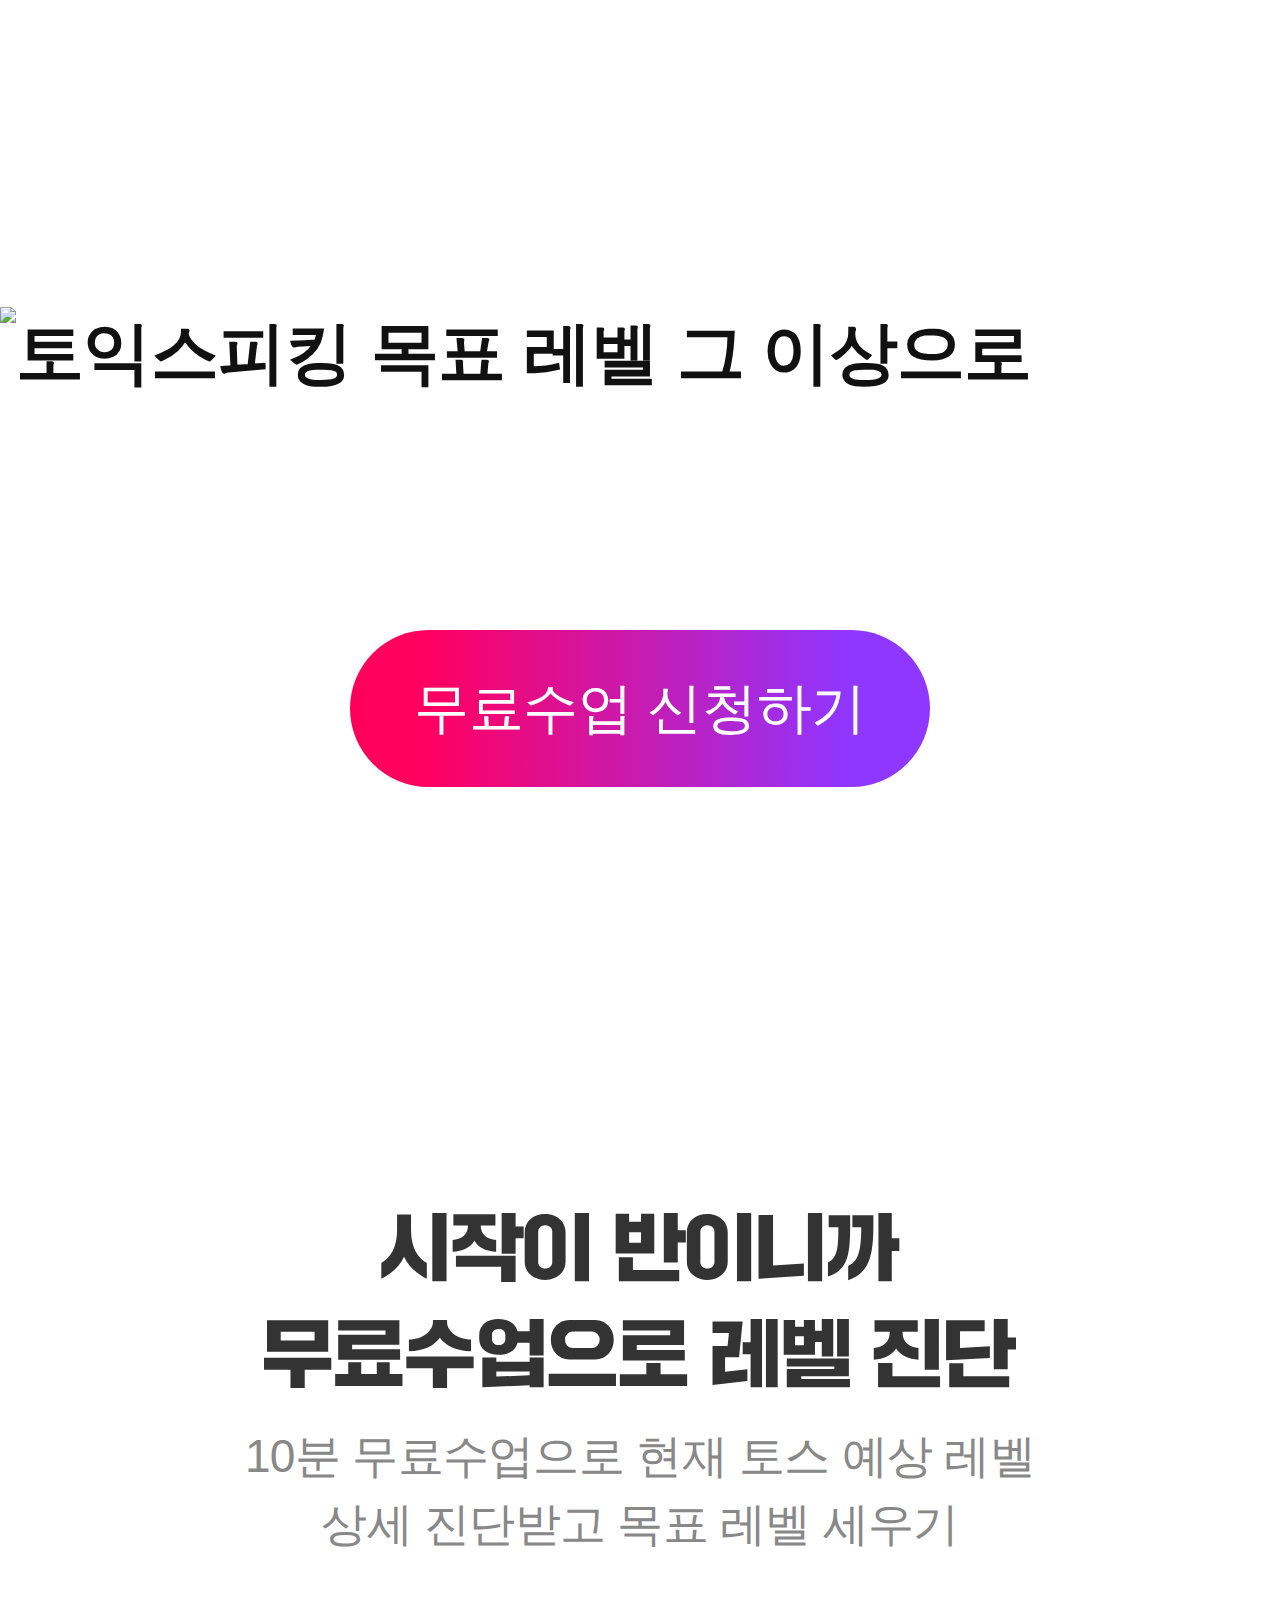
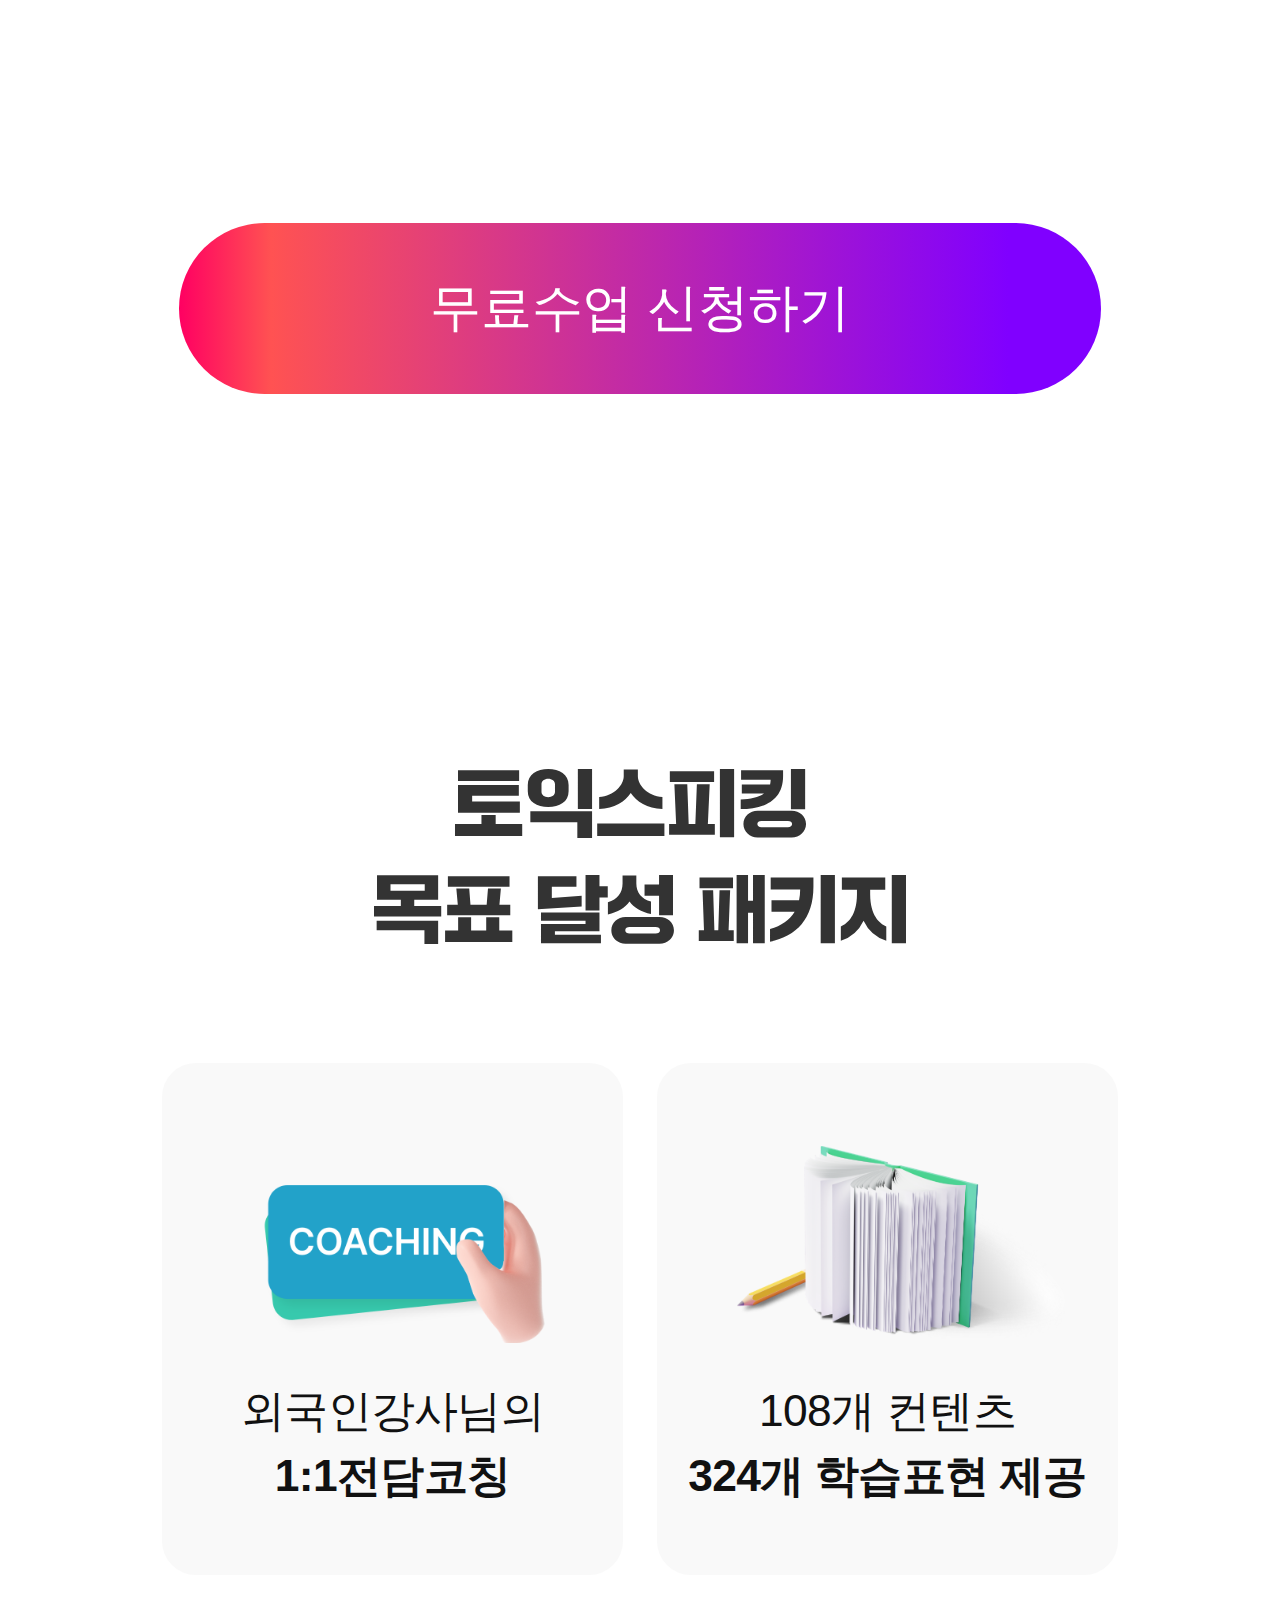
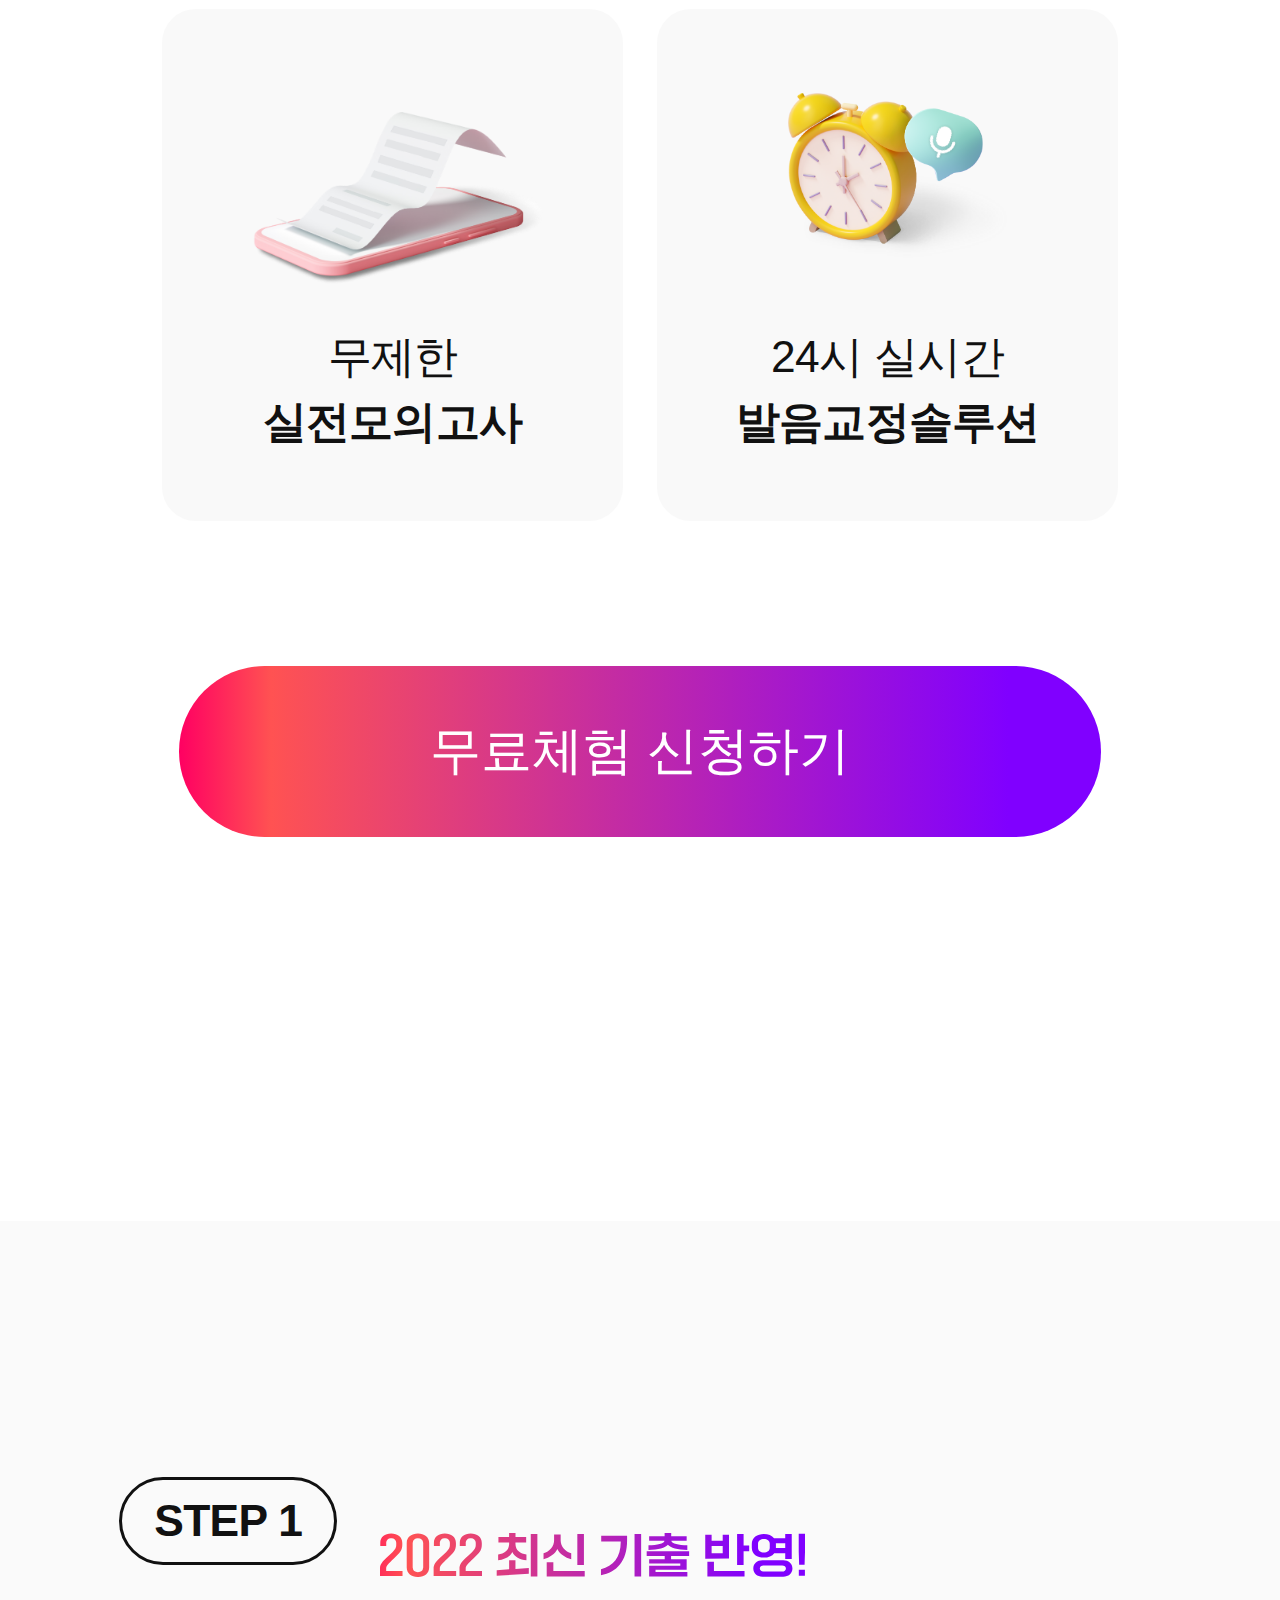
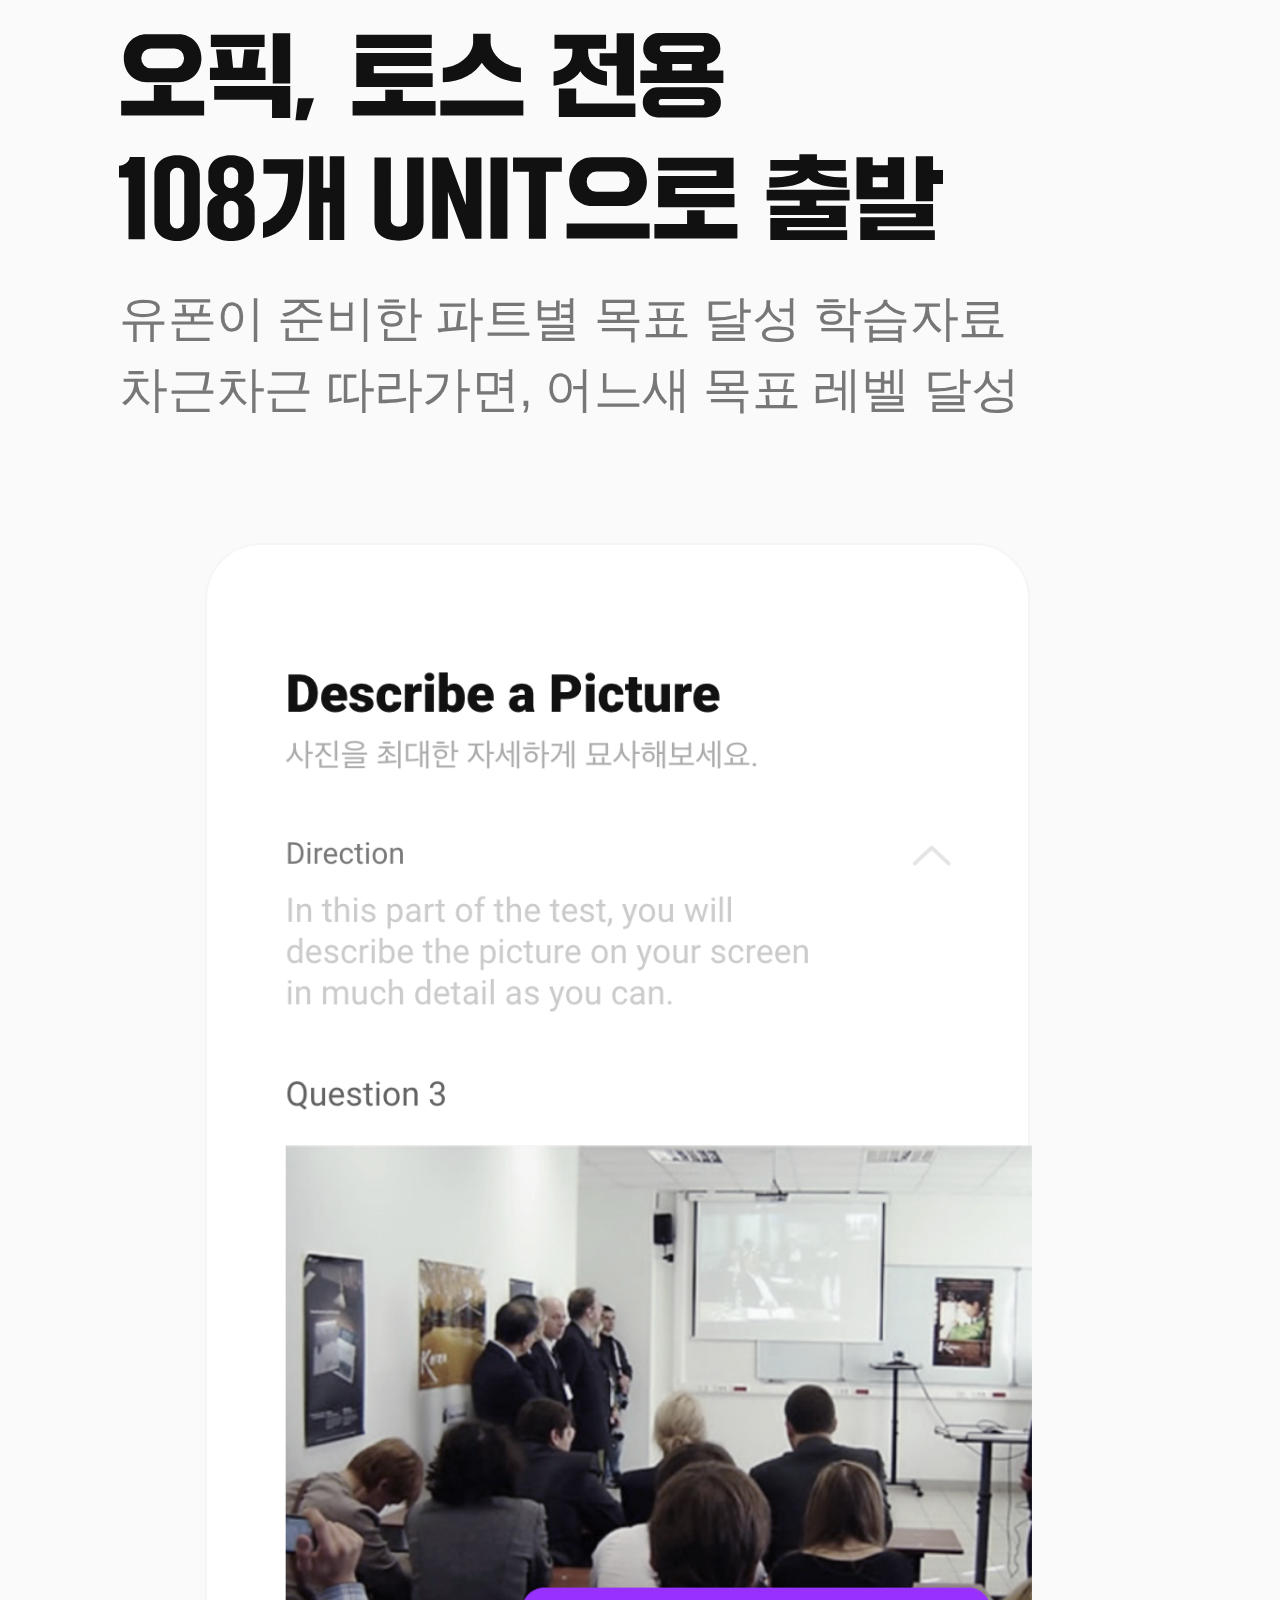
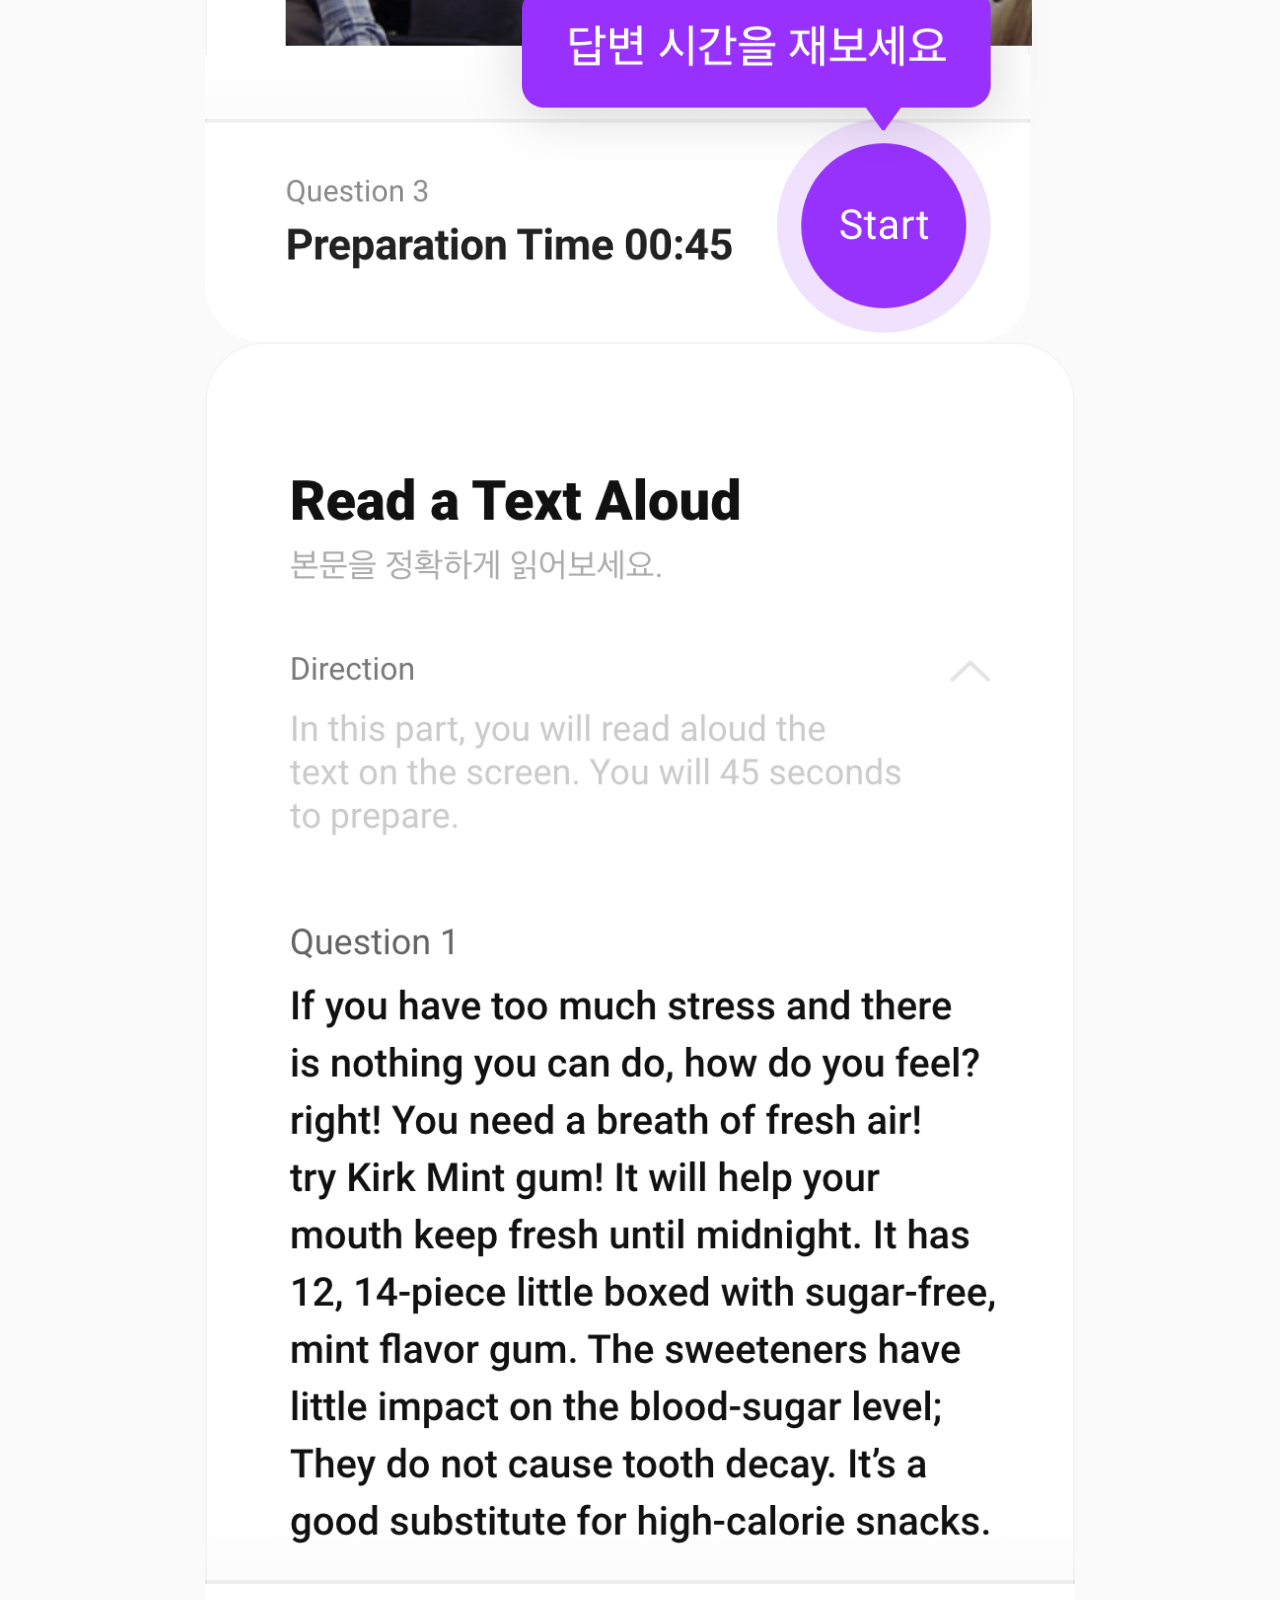
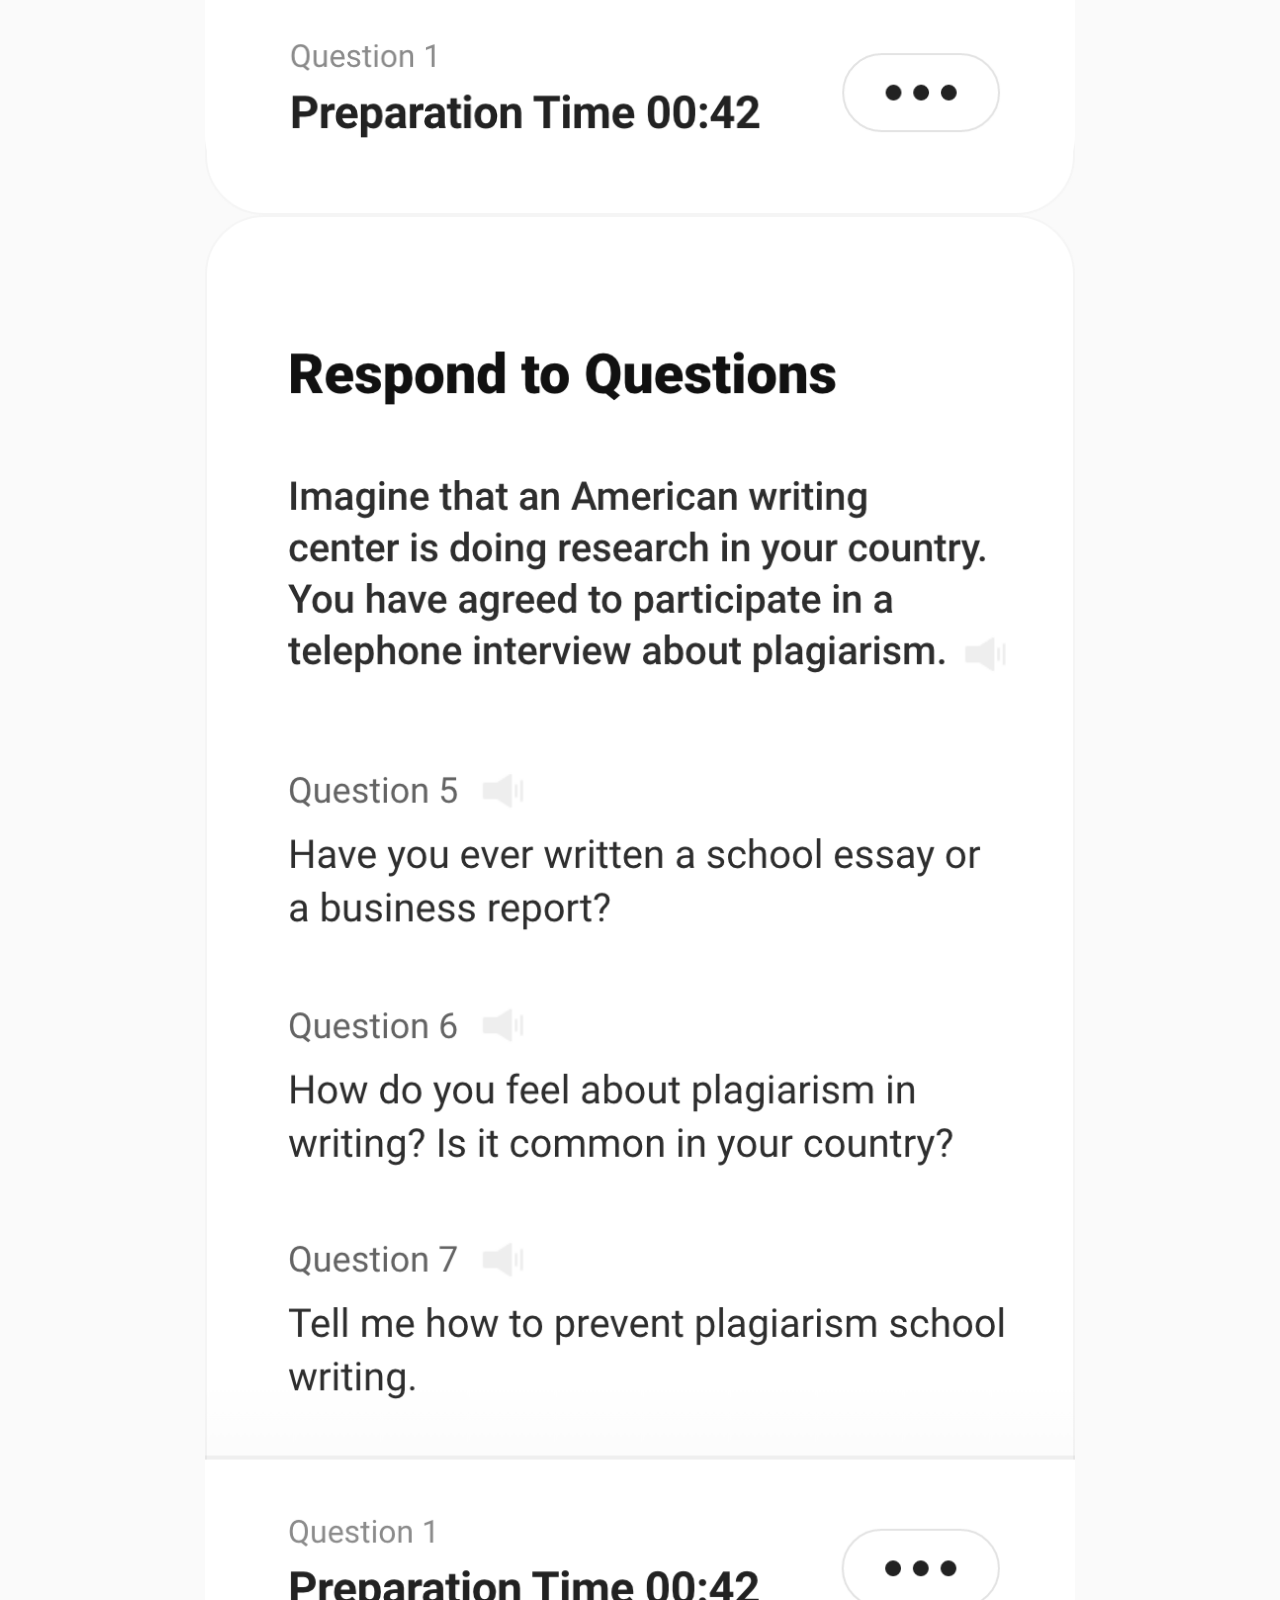
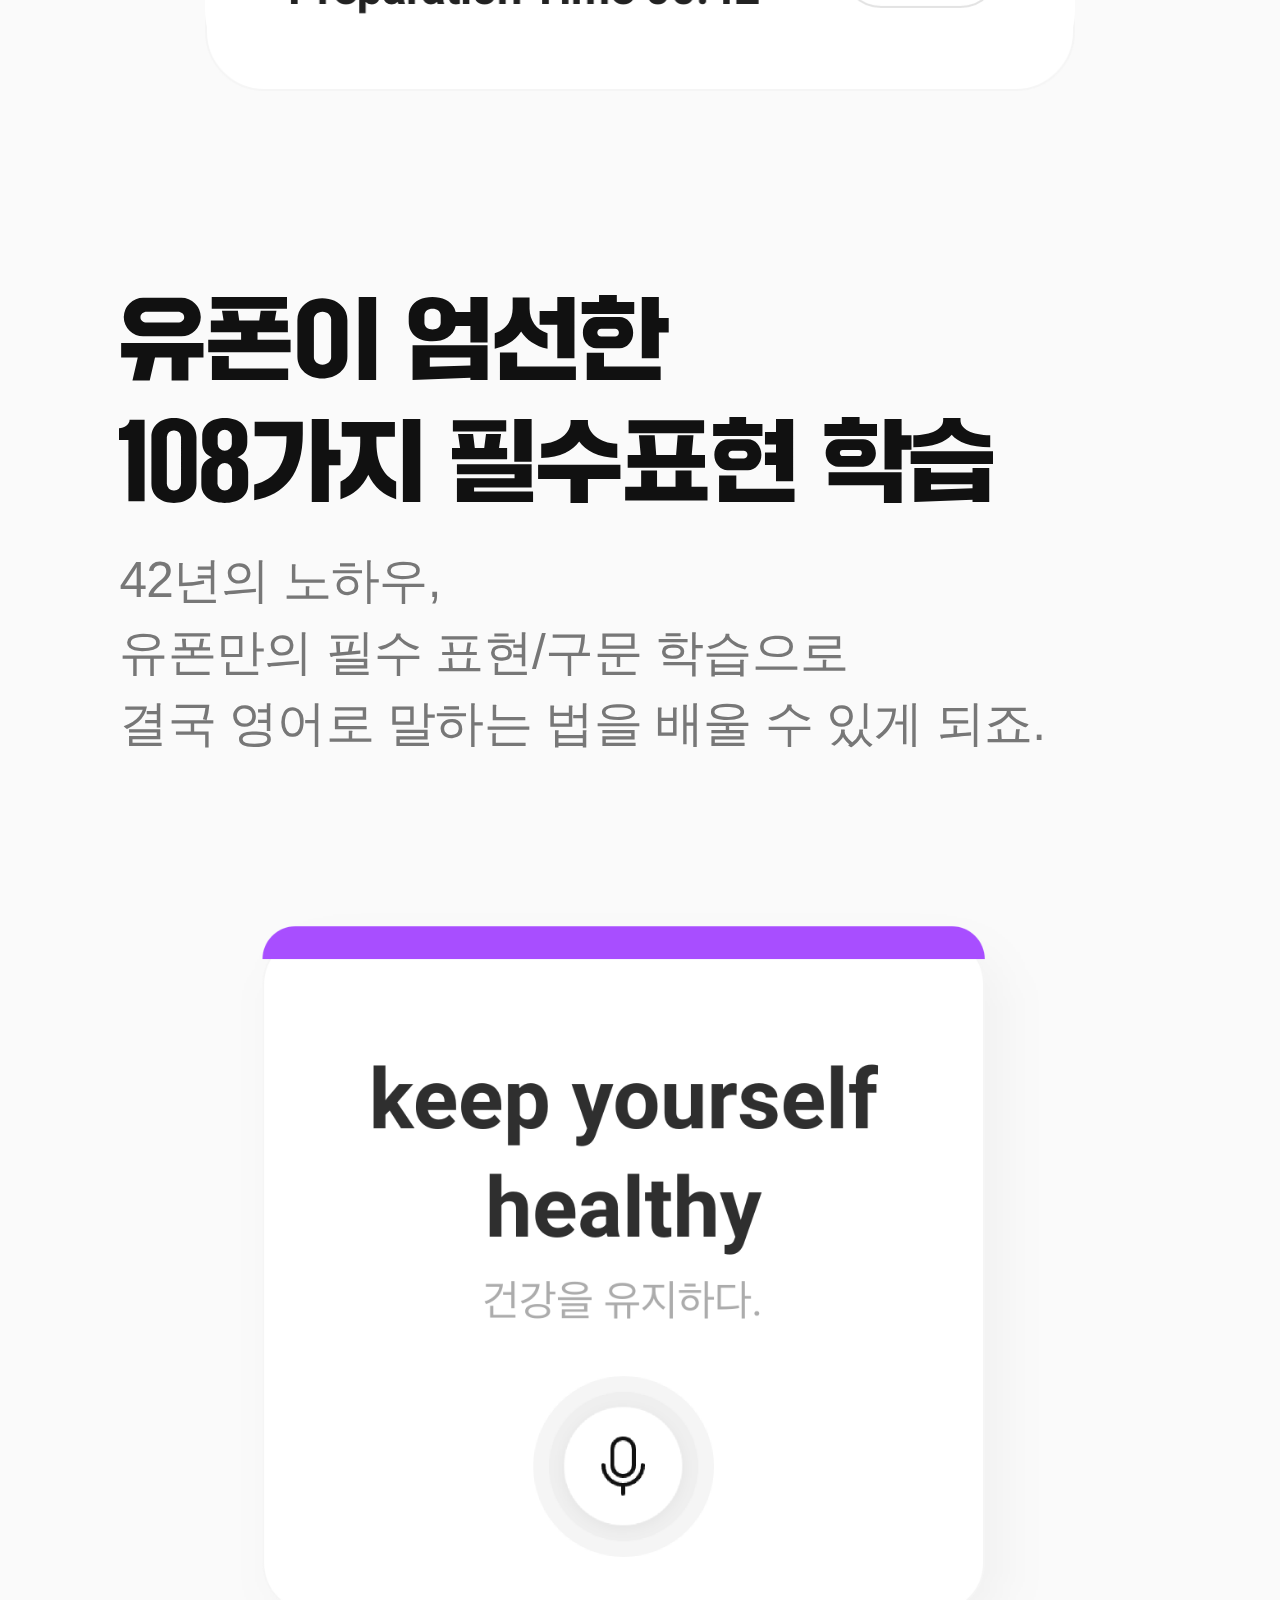
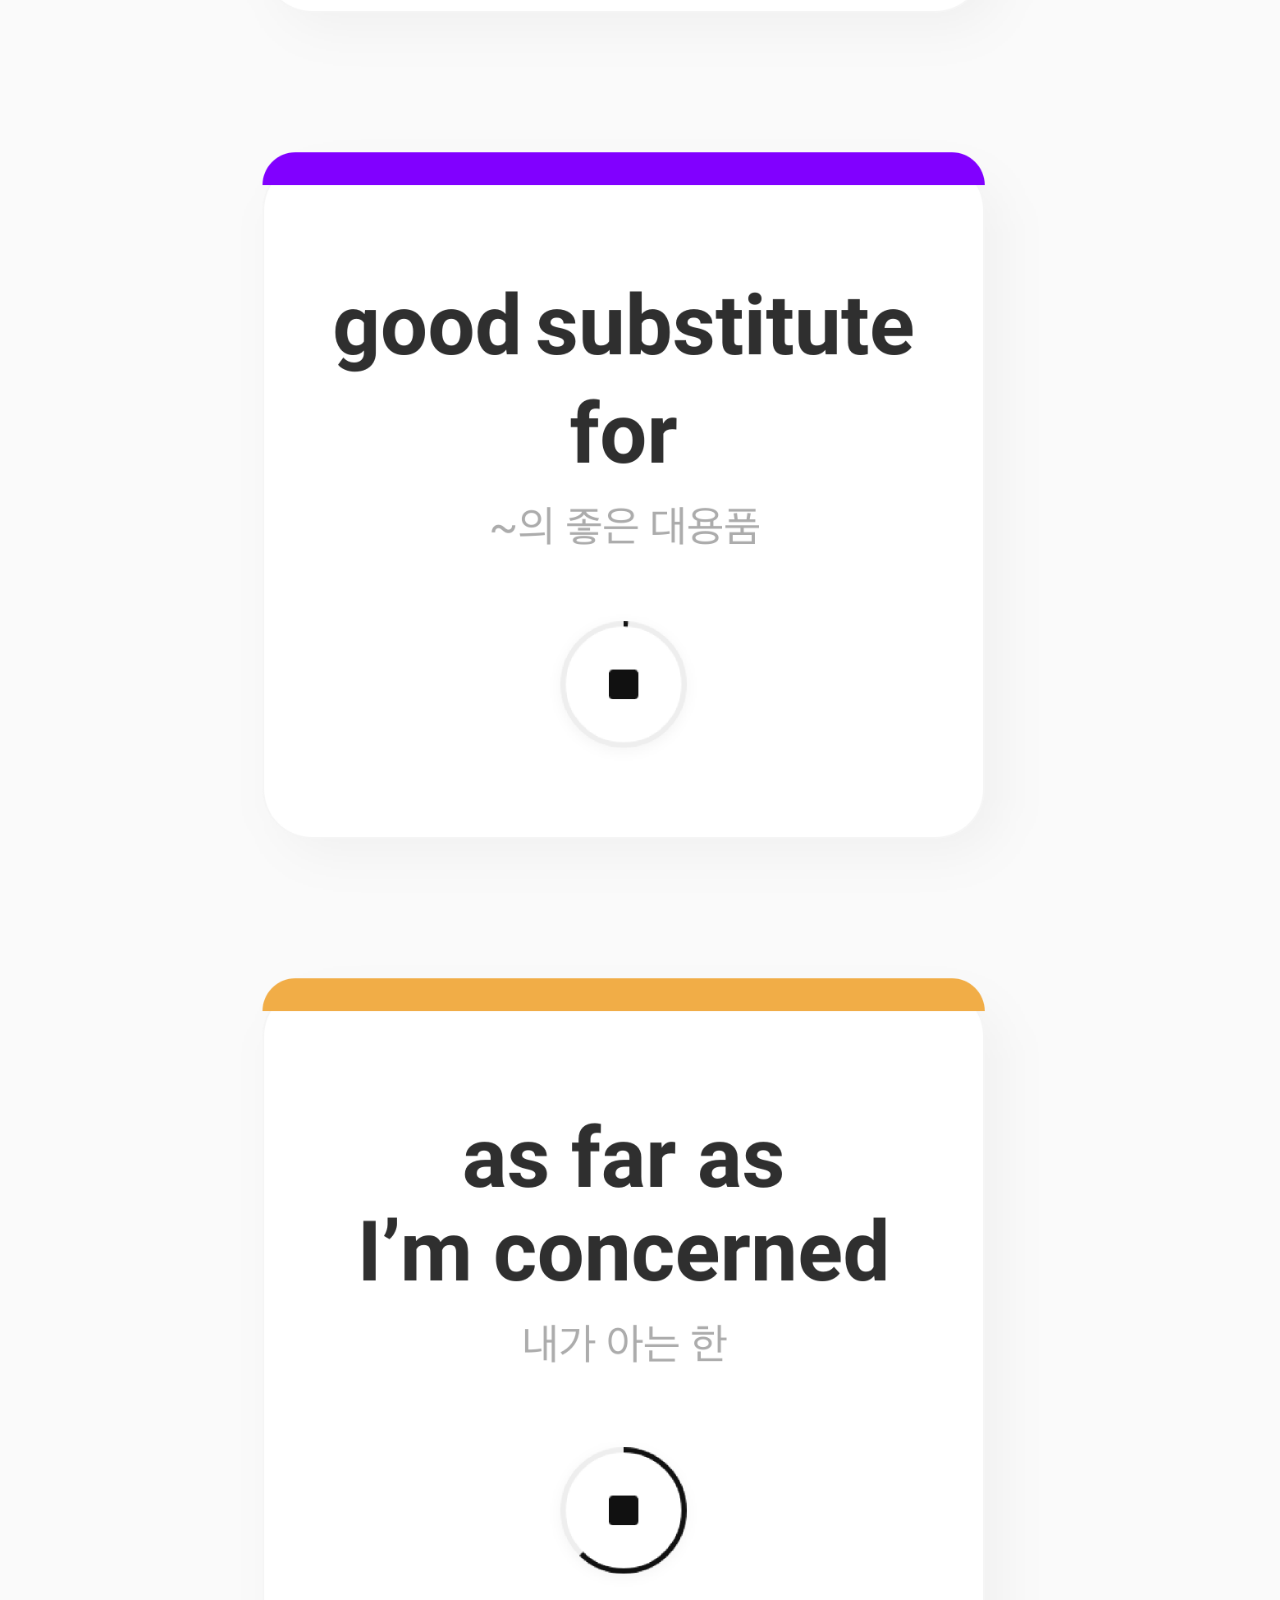
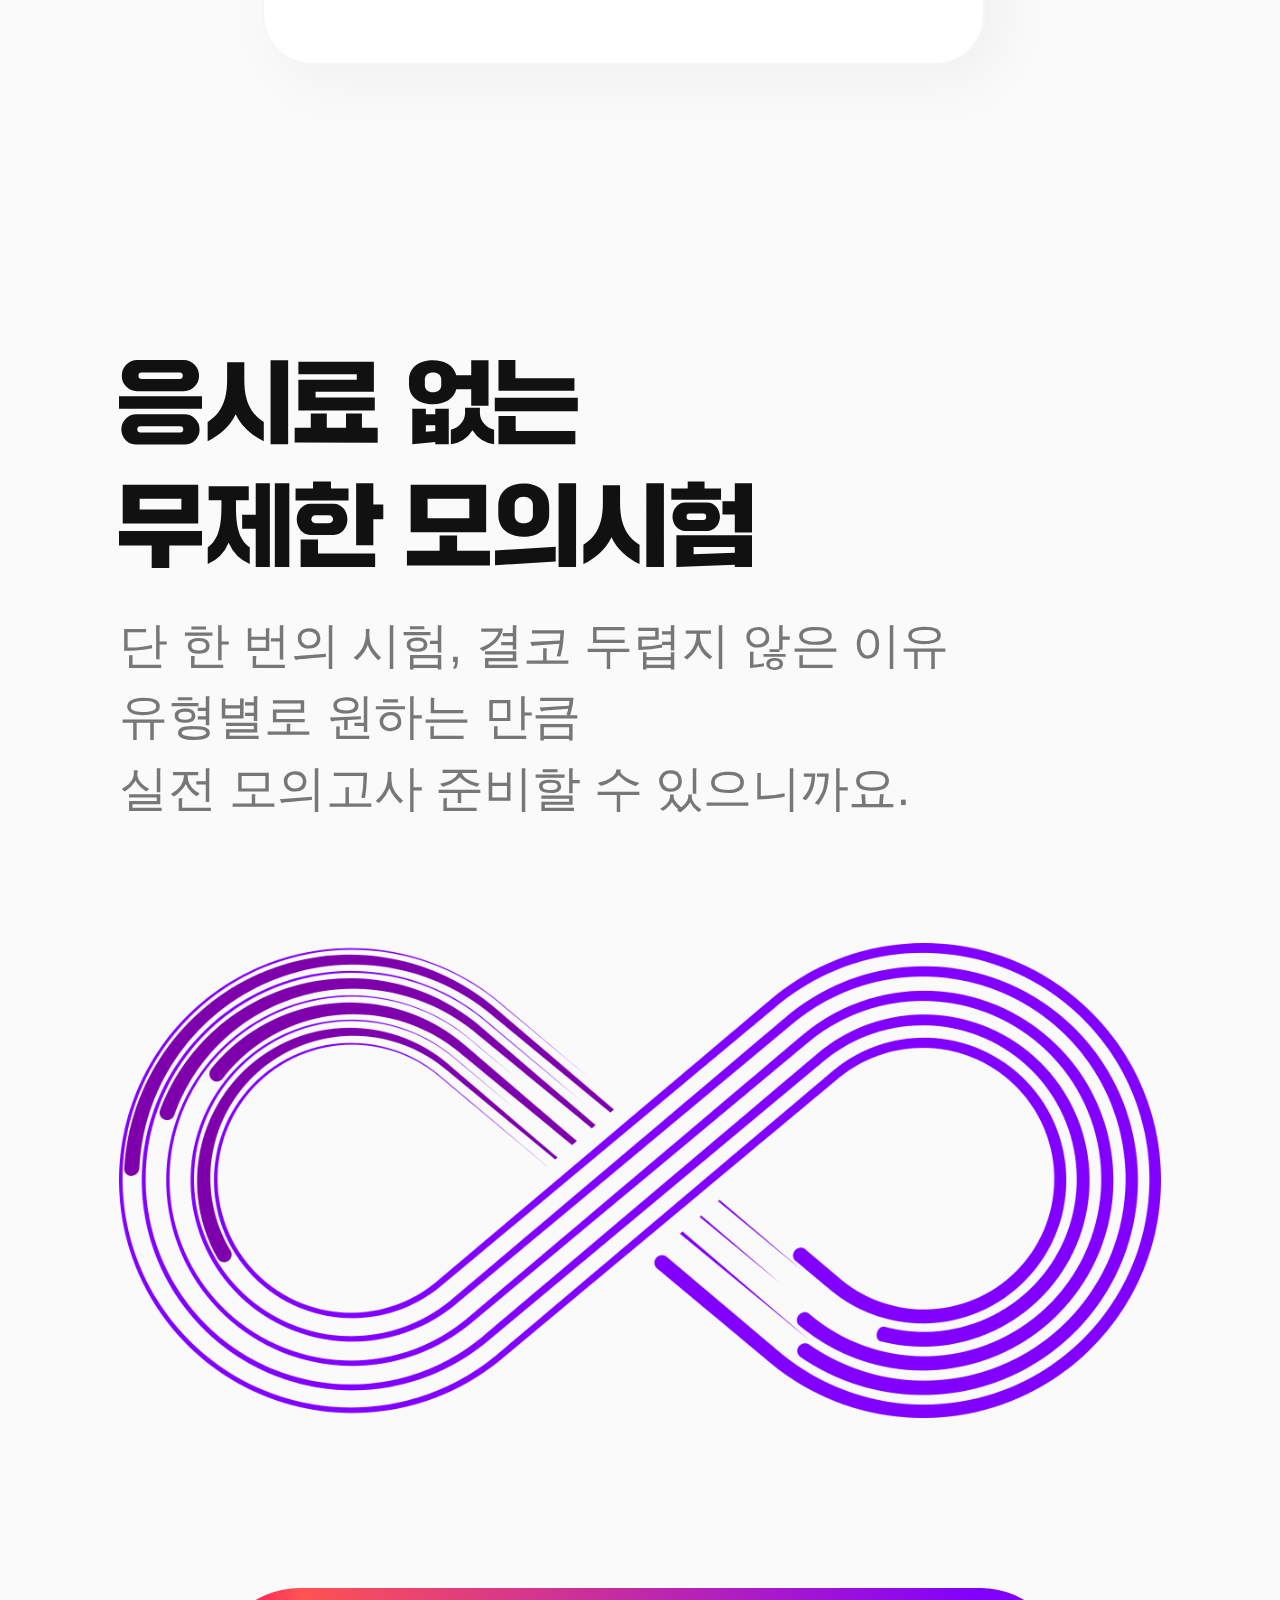
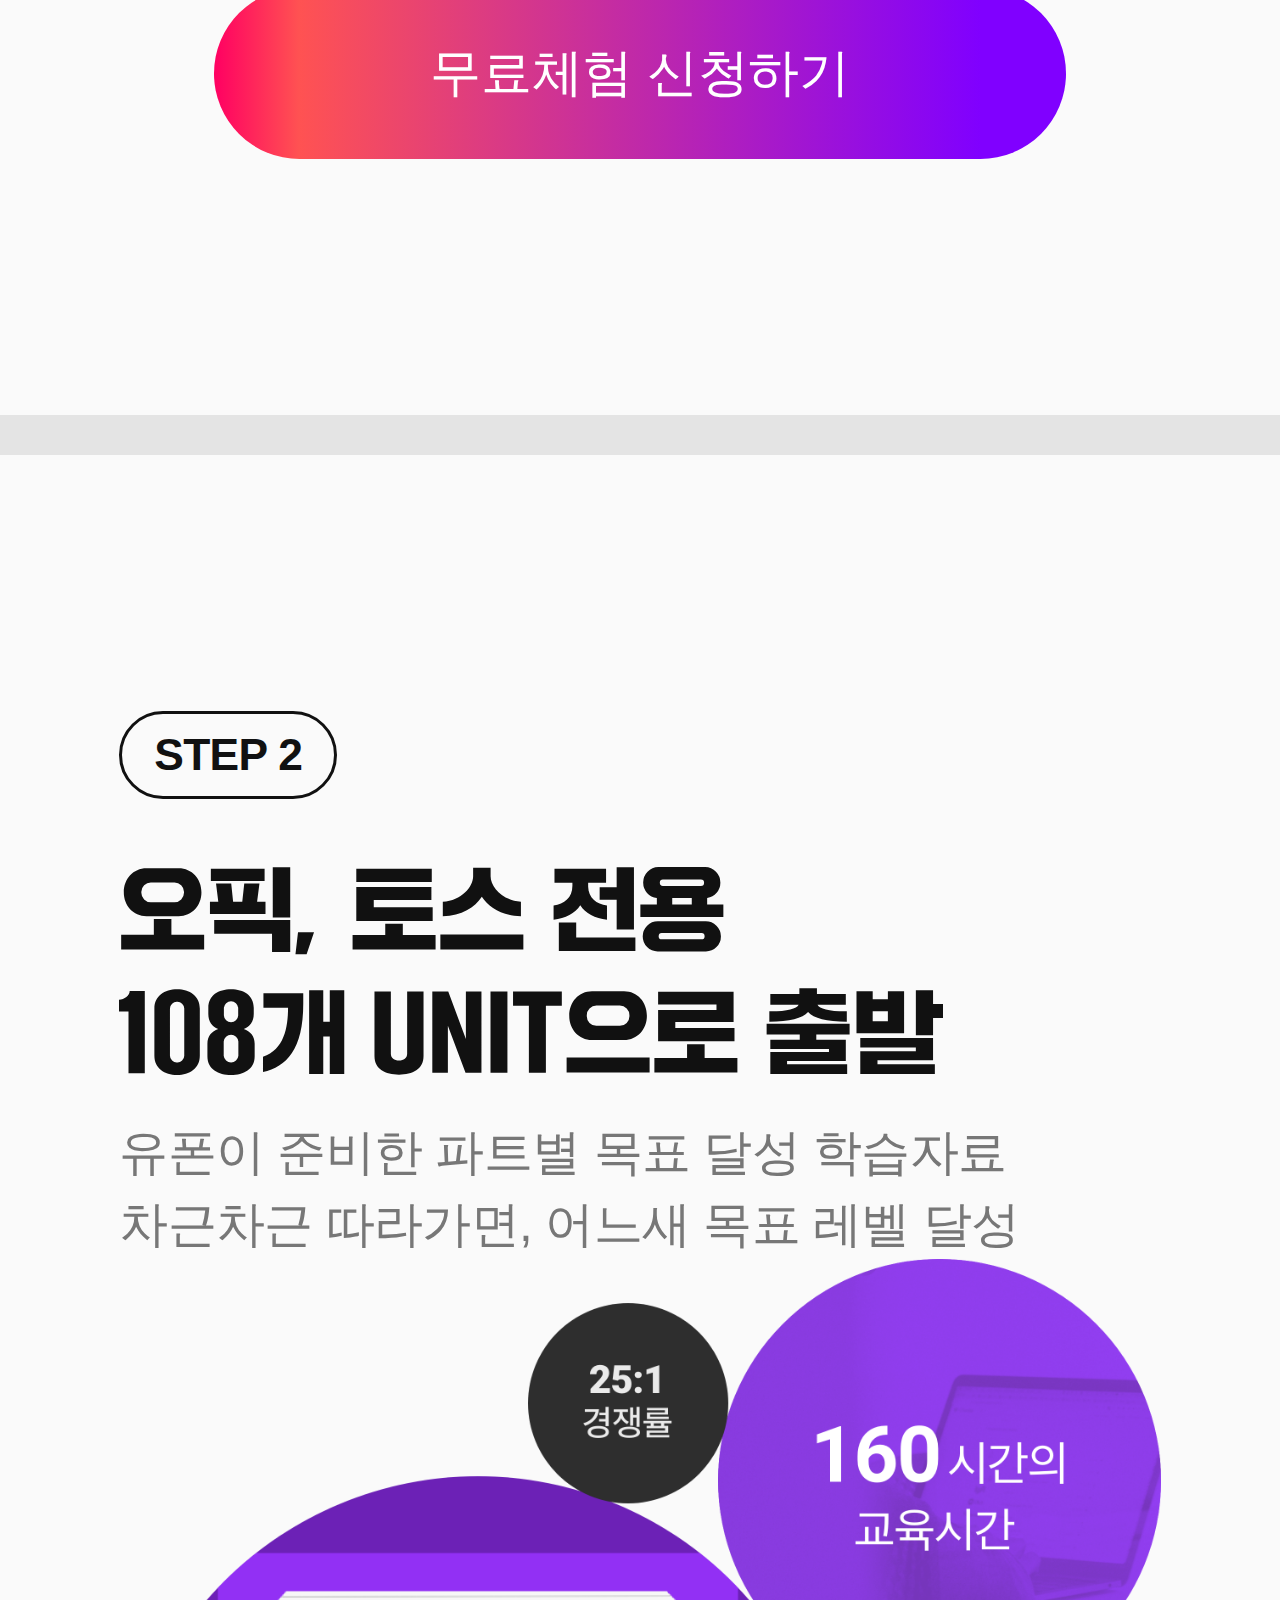
==== folder/index.html @ a08b2e40 "Add files via upload" ====
<!doctype html>
<html lang="ko">
<head>
  <meta charset="UTF-8">
  <meta name="viewport"
        content="width=device-width, user-scalable=no, initial-scale=1.0, maximum-scale=1.0, minimum-scale=1.0">
  <meta http-equiv="X-UA-Compatible" content="ie=edge">
  <title>토익스피킹 랜딩페이지</title>
  <link type="text/css" rel="stylesheet" href="https://img.uphone3.com/web/css/font.css" media="all">
  <link rel="stylesheet" href="https://img.uphone3.com/web/landing/b2chtml/common/swiper-bundle.min.css">
  <link rel="stylesheet" href="./style.css">
</head>
<body>
<article class="ts-wrap">
  <div class="ts-top">
  <header class="ts-header">
    <a class="ts-header__logo"><img src="../asset/images/logo.png" alt="민병철유폰 로고"></a>
    <h1 class="ts-header__title"><img src="../asset/images/ts_title.svg" alt="토익스피킹 목표 레벨 그 이상으로"></h1>
    <p class="ts-header__desc">NH부터 AL까지, 레벨 달성을 위한 <br />가장 확실한 로드맵.</p>
    <a href="" class="lnk-btn lnk-btn--sm">무료수업 신청하기</a>
  </header>
  <!-- //header-->
  <section class="desc-sect ts-container">
    <div class="summary-card summary-card--lottie">
      <h2 class="summary-card__title"><img src="../asset/images/summary_title01.svg" alt="시작이 반이니까 무료수업으로 레벨 진단"></h2>
      <p class="summary-card__sub-txt">10분 무료수업으로 현재 토스 예상 레벨<br>상세 진단받고 목표 레벨 세우기</p>
<!--      <video src="../asset/video/landing.mp4" style="width: 25rem; height: 37.3rem"></video>-->
      <lottie-player id="firstLottie" src="../asset/video/landing.json" background="transparent" style="width: 25rem; height: 37.3rem; margin: 0 auto;" speed="2">
      </lottie-player>
      <a href="" class="lnk-btn lnk-btn--lg">무료수업 신청하기</a>
    </div>
    <!-- //lottie-card-->
    <div class="summary-card summary-card--package">
      <h2 class="summary-card__title"><img src="../asset/images/summary_title02.svg" alt="토익스피킹 목표 달성 패키지"></h2>
      <ul class="summary-card__package-list clearfix">
        <li class="summary-card__package-item">
          외국인강사님의 <strong>1:1전담코칭</strong>
        </li>
        <li class="summary-card__package-item">
          108개 컨텐츠 <strong>324개 학습표현 제공</strong>
        </li>
        <li class="summary-card__package-item">
          무제한 <strong>실전모의고사</strong>
        </li>
        <li class="summary-card__package-item">
          24시 실시간 <strong>발음교정솔루션</strong>
        </li>
      </ul>
      <a href="" class="lnk-btn lnk-btn--lg">무료체험 신청하기</a>
    </div>
  </section>
  </div>
<!--  //ts-top-->

  <section class="step-card ts-container">
    <div class="step-card__top-area">
      <span class="step-card__num">STEP 1</span>
      <img src="../asset/images/recent_title.svg" alt="2022 최신기술 반영" />
    </div>
    <ul>
      <li class="step-card__group-item">
        <strong class="step-card__tit">
          <img src="../asset/images/step_title1_1.svg" alt="오픽, 토스 전용 108개 UNIT으로 출발">
        </strong>
        <p class="step-card__desc">유폰이 준비한 파트별 목표 달성 학습자료<br />차근차근 따라가면, 어느새 목표 레벨 달성</p>
        <div class="step-card__swiper">
          <div class="swiper-container step-card__swiper-container">
            <div class="swiper-wrapper">
              <div class="swiper-slide">
                <img src="../asset/images/ts_screen1.png">
              </div>
              <div class="swiper-slide">
                <img src="../asset/images/ts_screen2.png">
              </div>
              <div class="swiper-slide">
                <img src="../asset/images/ts_screen3.png">
              </div>
            </div>
          <!-- //swiper-container -->
        </div>
        </div>
      </li>
      <li class="step-card__group-item">
        <strong class="step-card__tit">
          <img src="../asset/images/step_title1_2.svg" alt="유폰이 엄선한 N가지 필수표현 학습">
        </strong>
        <p class="step-card__desc">42년의 노하우,<br />유폰만의 필수 표현/구문 학습으로<br />결국 영어로 말하는 법을 배울 수 있게 되죠.</p>
        <div class="step-card__swiper2">
          <div class="swiper-container step-card__swiper-container2">
            <div class="swiper-wrapper">
              <div class="swiper-slide">
                <img src="../asset/images/swiper_record1.png">
              </div>
              <div class="swiper-slide">
                <img src="../asset/images/swiper_record2.png">
              </div>
              <div class="swiper-slide">
                <img src="../asset/images/swiper_record3.png">
              </div>
            </div>
            <!-- //swiper-container -->
          </div>
        </div>
      </li>
      <li class="step-card__group-item">
        <strong class="step-card__tit">
          <img src="../asset/images/step_title1_3.svg" alt="응시료 없는 무제한 모의시험">
        </strong>
        <p class="step-card__desc">단 한 번의 시험, 결코 두렵지 않은 이유<br />유형별로 원하는 만큼<br />실전 모의고사 준비할 수 있으니까요.</p>
        <div class="step-card__img-box step-card__img-box--go">
          <img src="../asset/images/step1_go.png">
        </div>
      </li>
    </ul>
    <a href="" class="lnk-btn lnk-btn--lg">무료체험 신청하기</a>
  </section>

  <section class="step-card ts-container">
    <span class="step-card__num">STEP 2</span>
      <strong class="step-card__tit">
        <img src="../asset/images/step_title1_1.svg" alt="오픽, 토스 전용 108개 UNIT으로 출발">
      </strong>
      <p class="step-card__desc">유폰이 준비한 파트별 목표 달성 학습자료<br />차근차근 따라가면, 어느새 목표 레벨 달성</p>
      <div class="step-card__img-box">
        <img src="../asset/images/step2_tesol.png" alt="">
      </div>
    <a href="" class="lnk-btn lnk-btn--lg">무료체험 신청하기</a>
  </section>
  <section class="step-card ts-container">
    <span class="step-card__num">STEP 3</span>
    <strong class="step-card__tit">
      <img src="../asset/images/step_title1_1.svg" alt="오픽, 토스 전용 108개 UNIT으로 출발">
    </strong>
    <p class="step-card__desc">유폰이 준비한 파트별 목표 달성 학습자료<br />차근차근 따라가면, 어느새 목표 레벨 달성</p>
    <div class="step-card__img-box step-card__img-box--screen">
      <img src="../asset/images/step3_writing.png" alt="">
    </div>
    <a href="" class="lnk-btn lnk-btn--lg">무료체험 신청하기</a>
  </section>
  <section class="step-card ts-container">
    <span class="step-card__num">STEP 4</span>
    <strong class="step-card__tit">
      <img src="../asset/images/step_title1_1.svg" alt="오픽, 토스 전용 108개 UNIT으로 출발">
    </strong>
    <p class="step-card__desc">유폰이 준비한 파트별 목표 달성 학습자료<br />차근차근 따라가면, 어느새 목표 레벨 달성</p>
    <div class="step-card__img-box step-card__img-box--screen">
      <img src="../asset/images/step4_phone.png" alt="">
    </div>
    <a href="" class="lnk-btn lnk-btn--lg">무료체험 신청하기</a>
  </section>



  
  <section class="review-card">
    <img src="../asset/images/review.png" alt="오픽/토스과정 후기">
  </section>


  <section class="share-card">
    <img src="../asset/images/txt_price.svg" alt="민병철 유폰으로 토익스피킹 목표 레벨 그 이상으로 월 45,000원부터">
    <button type="button" id="create-kakaotalk-sharing-btn">
      <img src="../asset/images/btn_share.svg" alt="친구에게 공유하기">
    </button>
  </section>






</article>


<script src="https://img.uphone3.com/web/js/jquery-1.10.2.min.js"></script>
<script src="https://img.uphone3.com/web/js/swiper-bundle.min.js"></script>
<script src="https://unpkg.com/@lottiefiles/lottie-interactivity@latest/dist/lottie-interactivity.min.js"></script>
<script src="https://unpkg.com/@lottiefiles/lottie-player@1/dist/lottie-player.js"></script>


<script>
  let swiper = new Swiper(".step-card__swiper-container", {
    spaceBetween: 10,
    slidesPerView: "auto",
    centeredSlides: true,
    observer: true,
    observeParents: true,
    allowTouchMove: true,
  });

  let swiper2 = new Swiper(".step-card__swiper-container2", {
    slidesPerView: "auto",
    centeredSlides: true,
    observer: true,
    observeParents: true,
    allowTouchMove: true,
  });
</script>

<script>

  LottieInteractivity.create({
    player: '#firstLottie',
    mode: 'scroll',
    actions: [
      {
        visibility:[0.3,1],
        type: 'play',
        frames: [0, 300],
      },
      {
        visibility:[1.2,],
        type: 'load',
        frames: [0, 300],
      },
    ]

  });



</script>

</body>
</html>
---- folder/style.css ----
@charset "utf-8";

/* reset */
html,body,div,dl,dt,dd,ul,ol,li,h1,h2,h3,h4,h5,h6,pre,code,form,fieldset,legend,input,textarea,p,blockquote,th,td,img{margin:0;padding:0;}
html,body{width:100%;height:100%;font-family:'Roboto', 'Noto Sans KR', sans-serif;font-size:calc(200vw / 75);-webkit-text-size-adjust:100%;color:#111111;letter-spacing:-0.02em;}
ul,ol,dl,li{list-style:none;}
li{word-break:keep-all;}
img,fieldset{border:0;vertical-align:middle;}
table{table-layout:fixed;border:0;border-spacing:0;border-collapse:collapse;margin: 2rem 0;}
th,td{border:0;word-wrap:break-word;}
table td {border: 1px solid #999;padding: 1rem !important;}
table img{vertical-align:middle;}
input,select,textarea{font-family:'Noto Sans KR', 'Malgun gothic';vertical-align:middle;}
label{cursor:pointer;}
caption{overflow:hidden;width:1px;font-size:1px;line-height:0;text-indent:150%;white-space:nowrap;}
legend,.blind{display:block;overflow:hidden;position:absolute;font-size:1px;line-height:0;color:transparent;text-indent:150%;white-space:nowrap;}
button{overflow:visible;padding:0;margin:0;border:0;outline:0;cursor:pointer;font-family:'Noto Sans KR', sans-serif;background:transparent;}
a{text-decoration:none;color:#111111;}
::-webkit-input-placeholder{color:#97989b;}
:-ms-input-placeholder{color:#97989b;}
::-moz-placeholder{color:#97989b;opacity:1;}
:-moz-placeholder{color:#97989b;opacity:1;}

/* html5 */
object,del,sub,var{margin:0;padding:0;}
article,aside,details,figcaption,figure,footer,header,main,hgroup,menu,nav,section{display:block;}

/* skipNavigation */
#skipNavigation{position:absolute;top:0;left:0;z-index:100;width:100%;height:0;}
#skipNavigation a{position:absolute;left:0;top:0;display:block;overflow:hidden;width:1px;height:1px;margin-left:-1px;margin-bottom:-1px;text-align:center;color:#000;white-space:nowrap;}
#skipNavigation a:focus,#skipNavigation a:hover,#skipNavigation a:active{width:100%;height:auto;padding:10px 0;background:#c4122f;color:#fff;z-index:100;}


/* common */
.ts-wrap {
    overflow-x: hidden;
}

.ts-container {
    padding: 0 2.25rem;
    box-sizing: border-box;
}

.clearfix::after {
    content: '';
    display: block;
    clear: both;
}


.lnk-btn {
    display: block;
    margin-left: auto;
    margin-right: auto;
    border-radius: 15rem;
    color: #fff;
    font-weight: 500;
    letter-spacing: -0.01rem;
    text-align: center;
}


.lnk-btn--sm {
    width: 17rem;
    background: rgb(255,0,88);
    background: -moz-linear-gradient(90deg, rgba(255,0,88,1) 0%, rgba(255,0,98,1) 14%, rgba(143,54,255,1) 86%, rgba(143,54,255,1) 100%);
    background: -webkit-linear-gradient(90deg, rgba(255,0,88,1) 0%, rgba(255,0,98,1) 14%, rgba(143,54,255,1) 86%, rgba(143,54,255,1) 100%);
    background: linear-gradient(90deg, rgba(255,0,88,1) 0%, rgba(255,0,98,1) 14%, rgba(143,54,255,1) 86%, rgba(143,54,255,1) 100%);
    filter: progid:DXImageTransform.Microsoft.gradient(startColorstr="#ff0058",endColorstr="#8f36ff",GradientType=1);
    font-size: 1.6rem;
    line-height: 4.6rem;
}

.lnk-btn--lg {
    width: 81.81%;
    background: rgb(255,0,98);
    background: -moz-linear-gradient(90deg, rgba(255,0,98,1) 0%, rgba(255,82,82,1) 10%, rgba(128,0,255,1) 90%, rgba(128,0,255,1) 100%);
    background: -webkit-linear-gradient(90deg, rgba(255,0,98,1) 0%, rgba(255,82,82,1) 10%, rgba(128,0,255,1) 90%, rgba(128,0,255,1) 100%);
    background: linear-gradient(90deg, rgba(255,0,98,1) 0%, rgba(255,82,82,1) 10%, rgba(128,0,255,1) 90%, rgba(128,0,255,1) 100%);
    filter: progid:DXImageTransform.Microsoft.gradient(startColorstr="#ff0062",endColorstr="#8000ff",GradientType=1);
    font-size: 1.5rem;
    line-height: 5rem;
}


/* style */

.ts-top {
    padding: 2.5rem 0 7.5rem;
    background: url('../asset/images/blue_750.png') no-repeat 50% 0%;
    background-size: cover;
}

.ts-header__logo {
    display: inline-block;
    margin-left: 2.5rem;
}

.ts-header__logo img {
    width: auto;
    height: 2rem;
}

.ts-header__title {
    padding-top: 4.5rem;
}
.ts-header__title img {
    width: 100%;
    height: auto;
}

.ts-header__desc {
    color: #fff;
    font-size: 1.65rem;
    line-height: 2.5rem;
    opacity: .9;
    text-align: center;
}

.ts-header .lnk-btn {
    margin: 1.75rem auto 7.5rem;
}

.summary-card {
    padding: 5rem 0 3.75rem;
    margin-top: 2.25rem;
    background: #fff;
    border-radius: 3rem;
    box-sizing: border-box;
}

.summary-card__title {
    text-align: center;
}

.summary-card__title img{
    width: auto;
    height: 5.1125rem;
}

.summary-card .lnk-btn{
    margin-top:4.25rem;
}

.summary-card__sub-txt {
    padding: 1rem 0 3.5rem;
    color: #888;
    font-size: 1.35rem;
    line-height: 2rem;
    text-align: center;
}

.summary-card__package-list {
    padding: 2.5rem 2.5rem 0;
    box-sizing: border-box;
}

.summary-card__package-item {
    float: left;
    width: 48.21%;
    height: 15rem;
    padding-top: 9.25rem;
    margin-top: 1rem;
    background-color: #f9f9f9;
    background-repeat: no-repeat;
    border-radius: 1rem;
    font-size: 1.3rem;
    line-height: 1.9rem;
    text-align: center;
    box-sizing: border-box;
}

.summary-card__package-item:nth-child(2n) {
    margin-left: 3.58%;
}

.summary-card__package-item:nth-child(1) {
    background-image: url('../asset/images/bg_coaching.png');
    background-position: 2.73rem 3.15rem;
    background-size: auto 5.04rem;
}
.summary-card__package-item:nth-child(2) {
    background-image: url('../asset/images/bg_book.png');
    background-position: 2.35rem 2.44rem;
    background-size: auto 5.87rem;
}

.summary-card__package-item:nth-child(3) {
    background-image: url('../asset/images/bg_test.png');
    background-position: 2.65rem 3rem;
    background-size: auto 5.03rem;
}

.summary-card__package-item:nth-child(4) {
    background-image: url('../asset/images/bg_clock.png');
    background-position: 3.825rem 2.465rem;
    background-size: auto 5.06rem;
}


.summary-card__package-item strong {
    display: block;
    font-weight: 700;
}

.share-card {
    padding: 9.085rem 0 9rem;
    background: #111;
    text-align: center;
}

.share-card > img {
    height: 13.3825rem;
}

.share-card button {
    display: block;
    margin: 2.5rem auto 0;
}

.share-card button img {
    width: auto;
    height: 5rem;
}


.step-card {
    padding: 7.5rem 3.5rem;
    background: #fafafa;
    box-sizing: border-box;
}

.step-card + .step-card {
    border-top: 1.2rem solid rgba(44, 44, 44, 0.1);
}

.step-card__tit {
    display: block;
    margin-bottom: 1.2rem;
}

.step-card__tit img {
    width: auto;
    height: 6.0885rem;
}

.step-card__desc {
    color: #777;
    font-size: 1.45rem;
    line-height: 2.1rem;
}

.step-card__img-box {
    margin-bottom: 5rem;
}

.step-card__img-box--go {
    margin-top: 3.5rem;
}

.step-card__img-box--screen {
    margin-top: 4rem;
    margin-bottom: 2rem;
}

.step-card__img-box img {
    max-width: 100%;
}


.step-card__top-area img {
    height: 1.3rem;
    vertical-align: middle;
}
.step-card__num {
    display: inline-block;
    width: 6.2rem;
    margin-right: 1rem;
    margin-bottom: 2rem;
    border: .1rem solid #111;
    border-radius: 5rem;
    color: #111;
    font-size: 1.3rem;
    font-weight: 700;
    text-align: center;
    line-height: 2.4rem;
    vertical-align: middle;
}

.step-card__group-item + .step-card__group-item {
    margin-top: 6rem;
}


.review-card img {
    width: 100%;
}

.step-card__swiper .swiper-slide{
    width: calc(100% - 5rem);
    margin: 0 auto;
}

.step-card__swiper2 .swiper-slide{
    width: calc(100% - 5rem);
    margin: 0 auto;
}


.step-card__swiper .swiper-slide img,
.step-card__swiper2 .swiper-slide img {
    width: 100%;
}

.step-card__swiper .swiper-container,
.step-card__swiper2 .swiper-container
{
    margin-top: 3.45rem;
    overflow: visible;
}
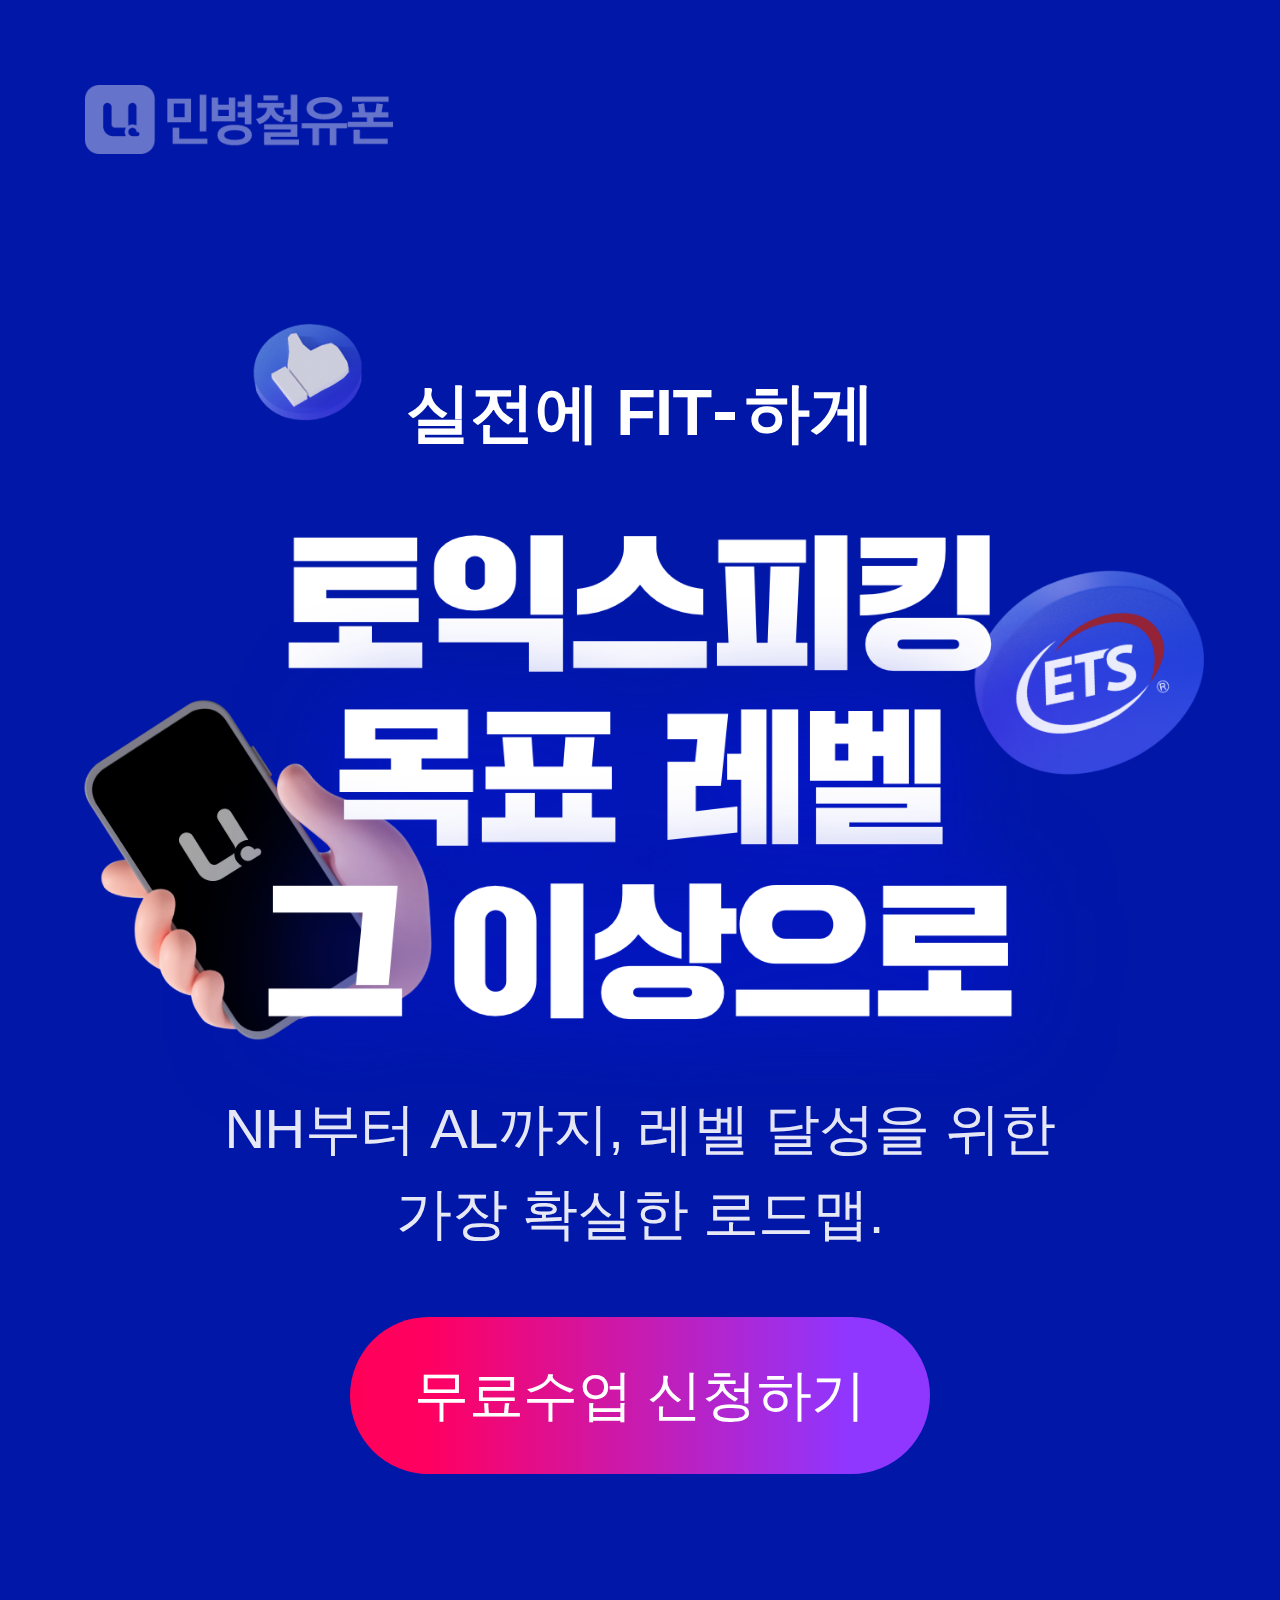
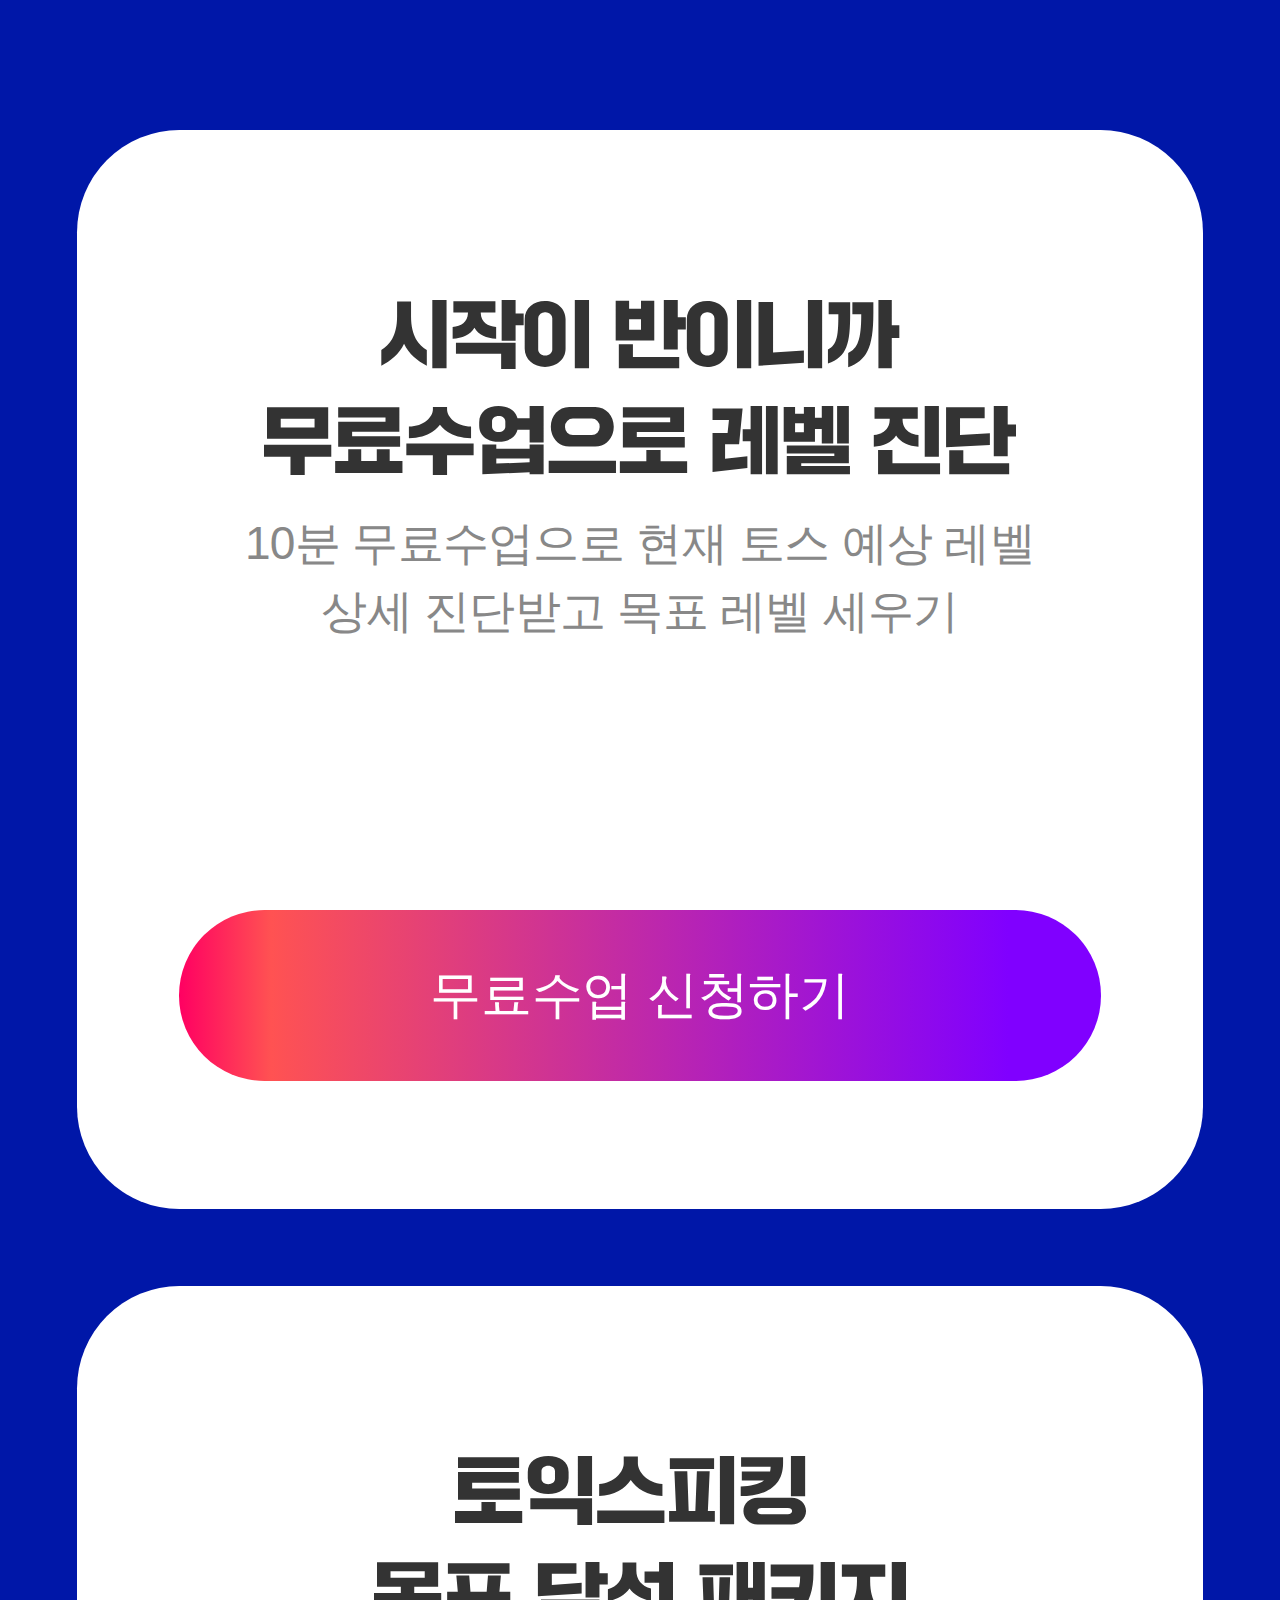
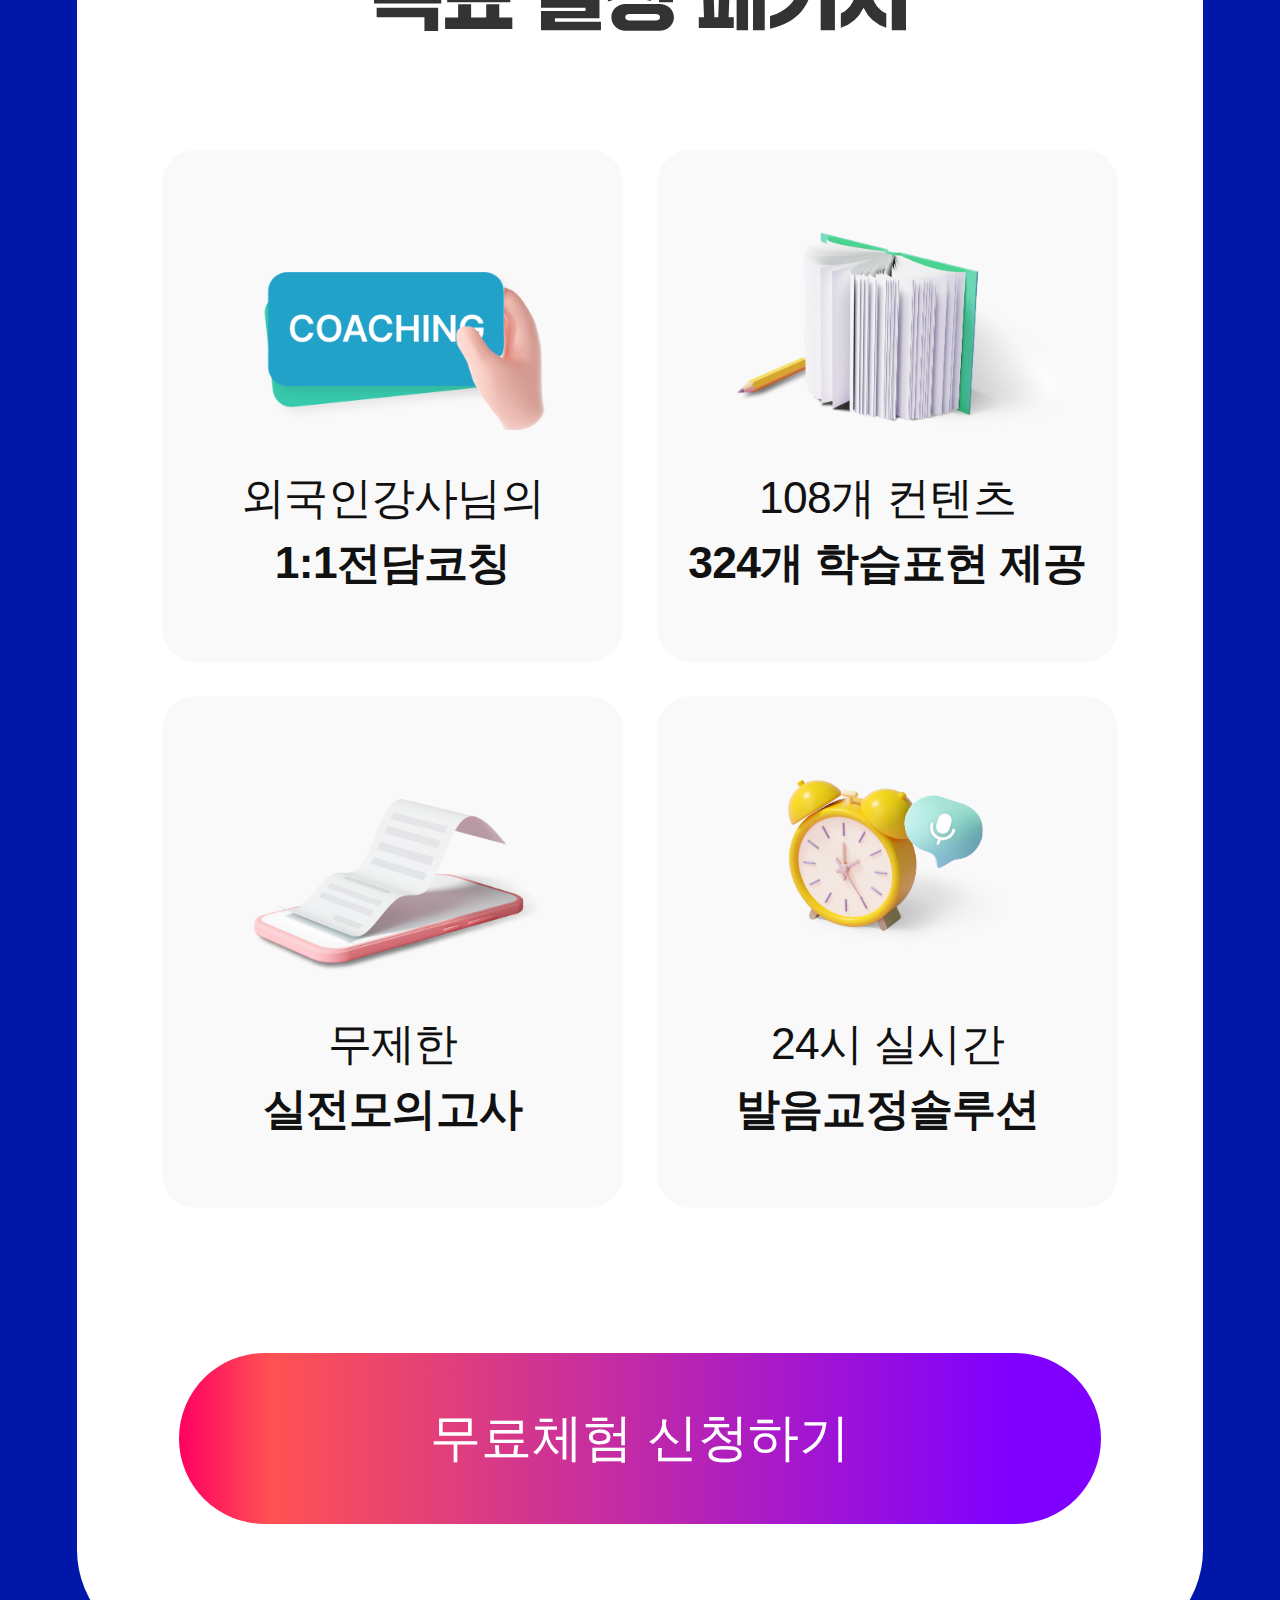
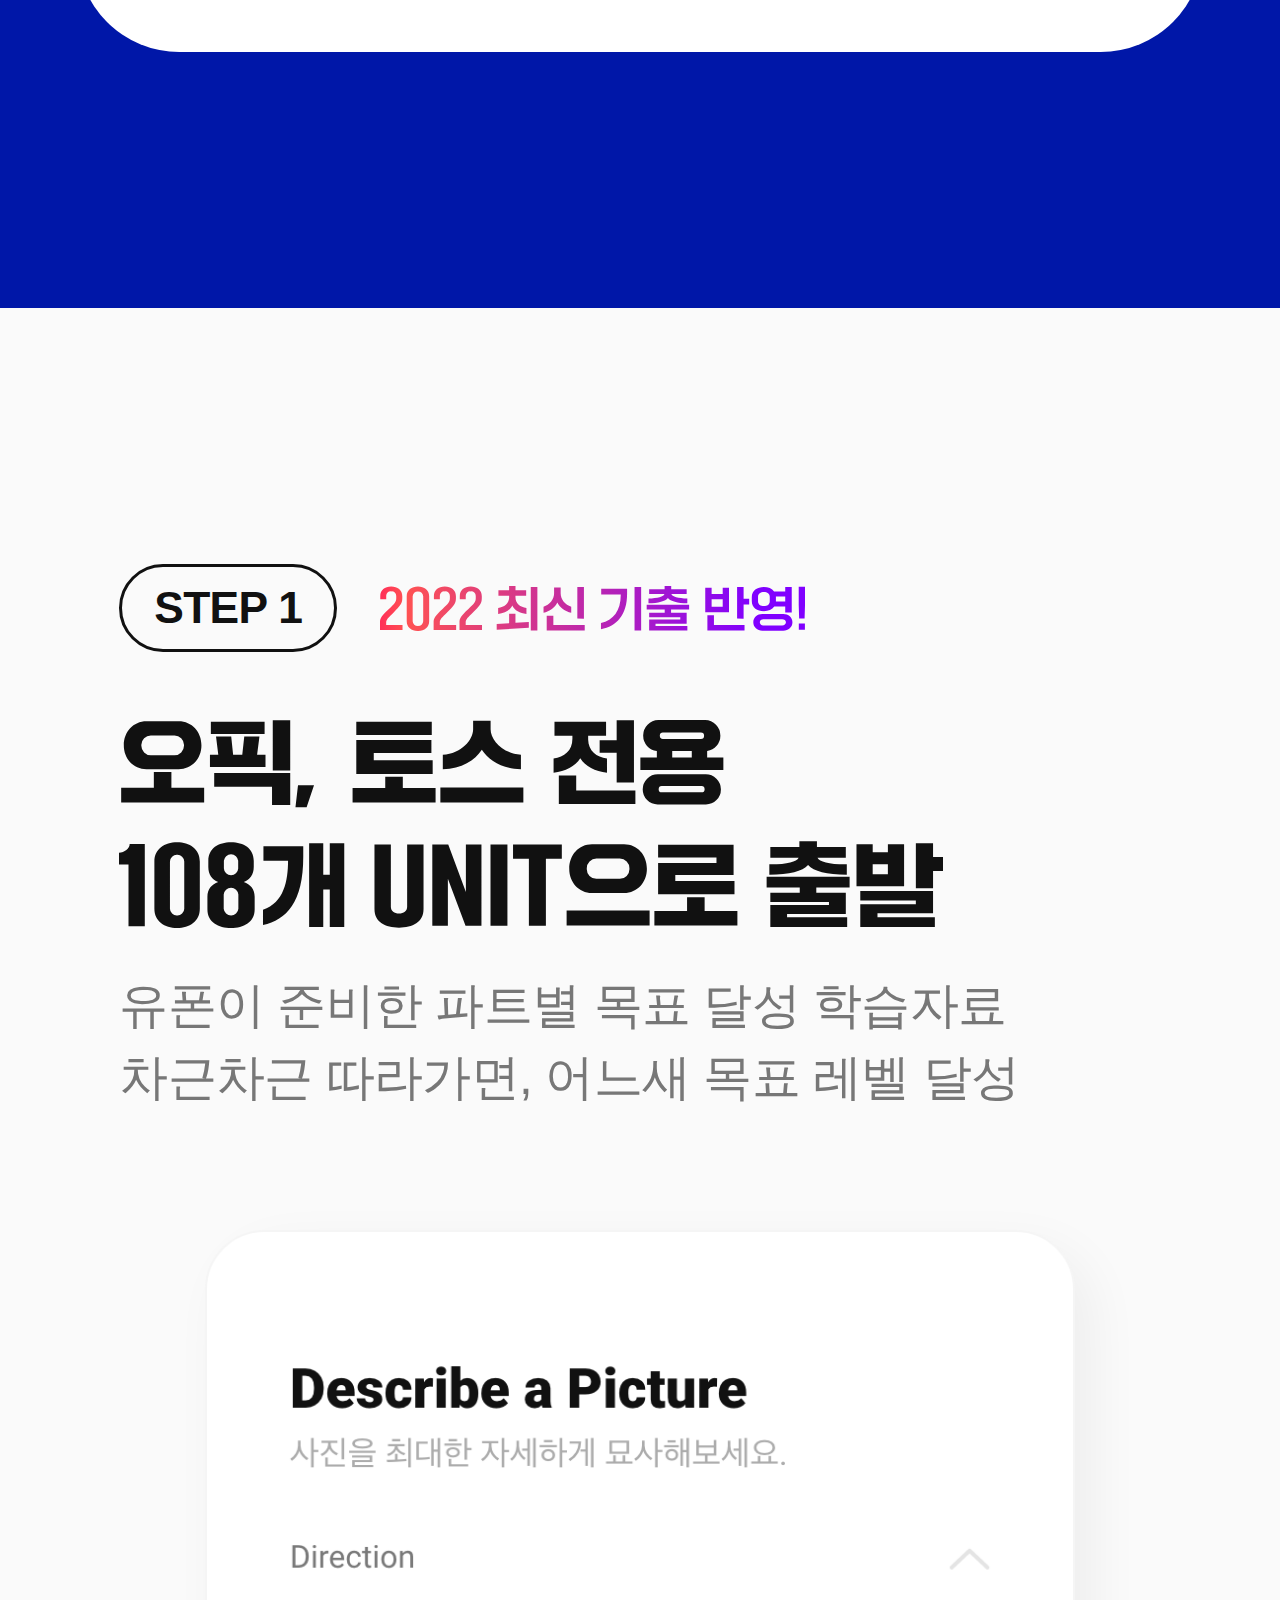
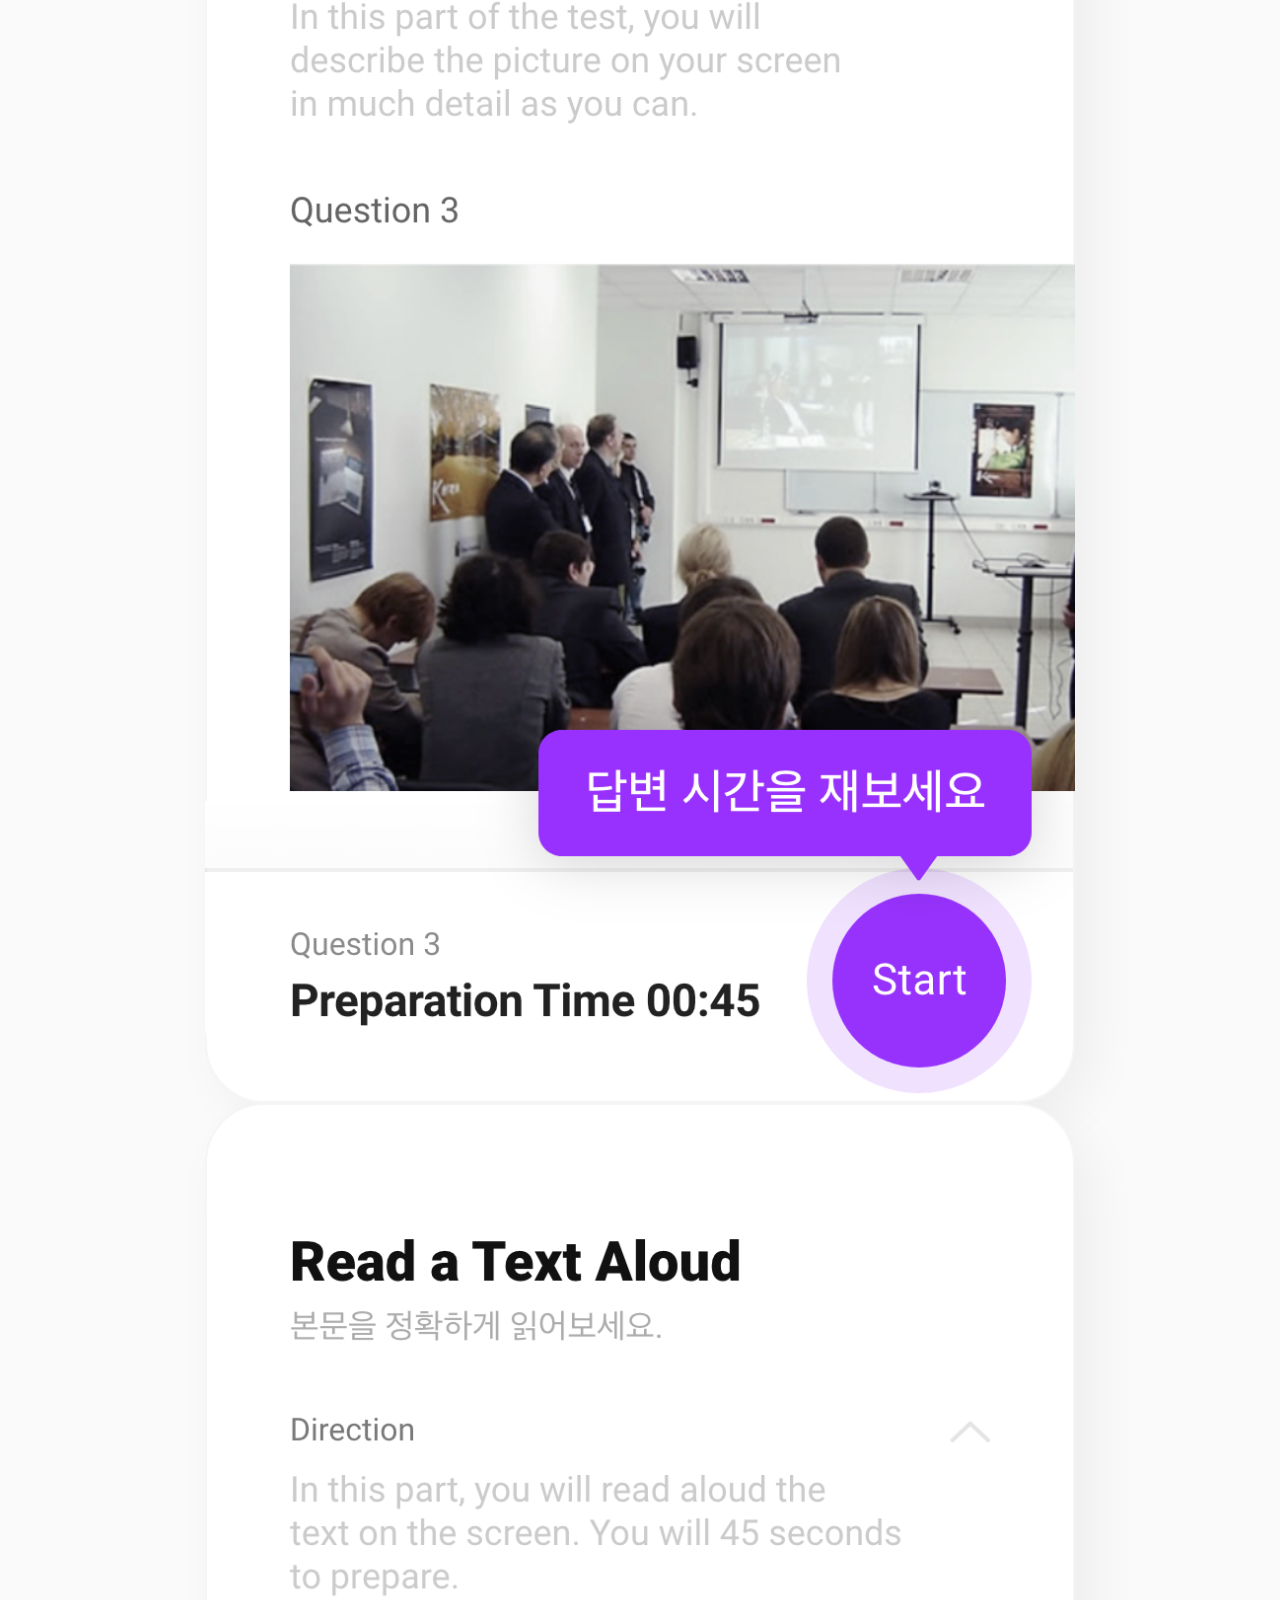
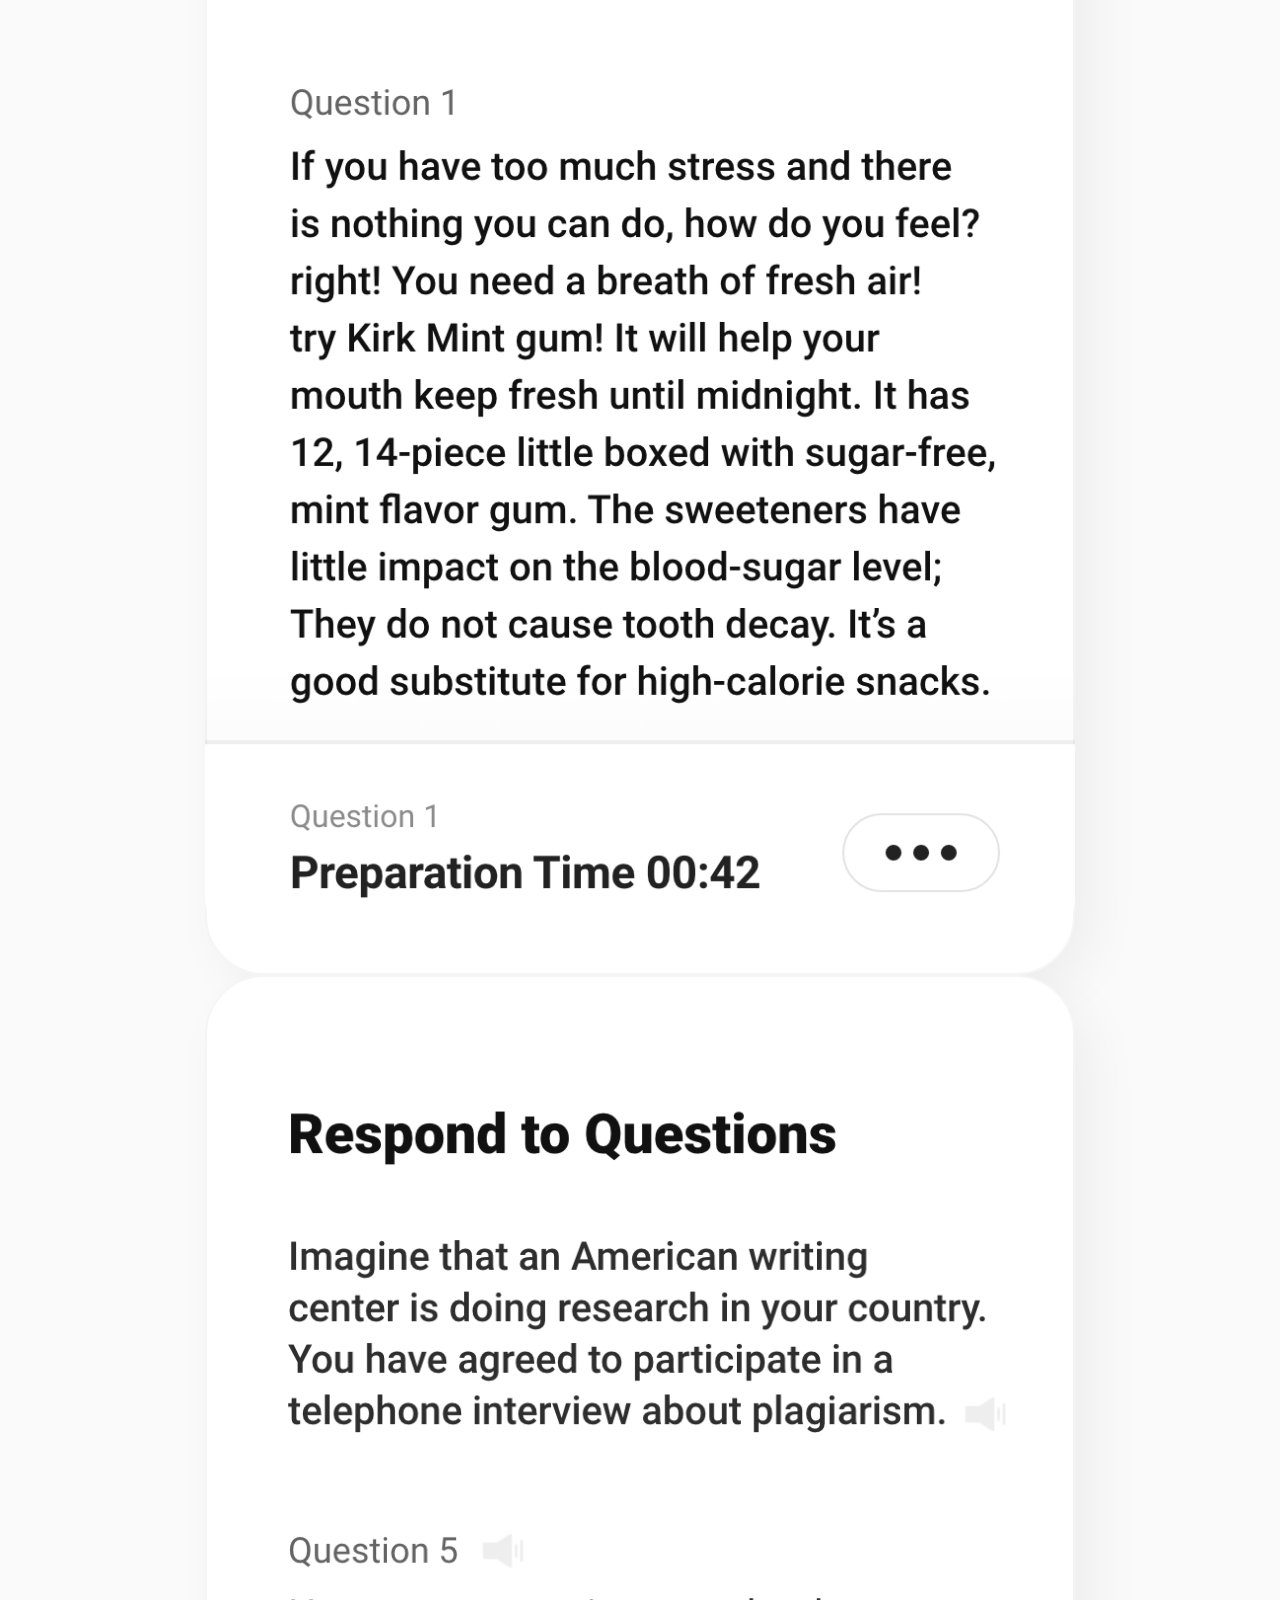
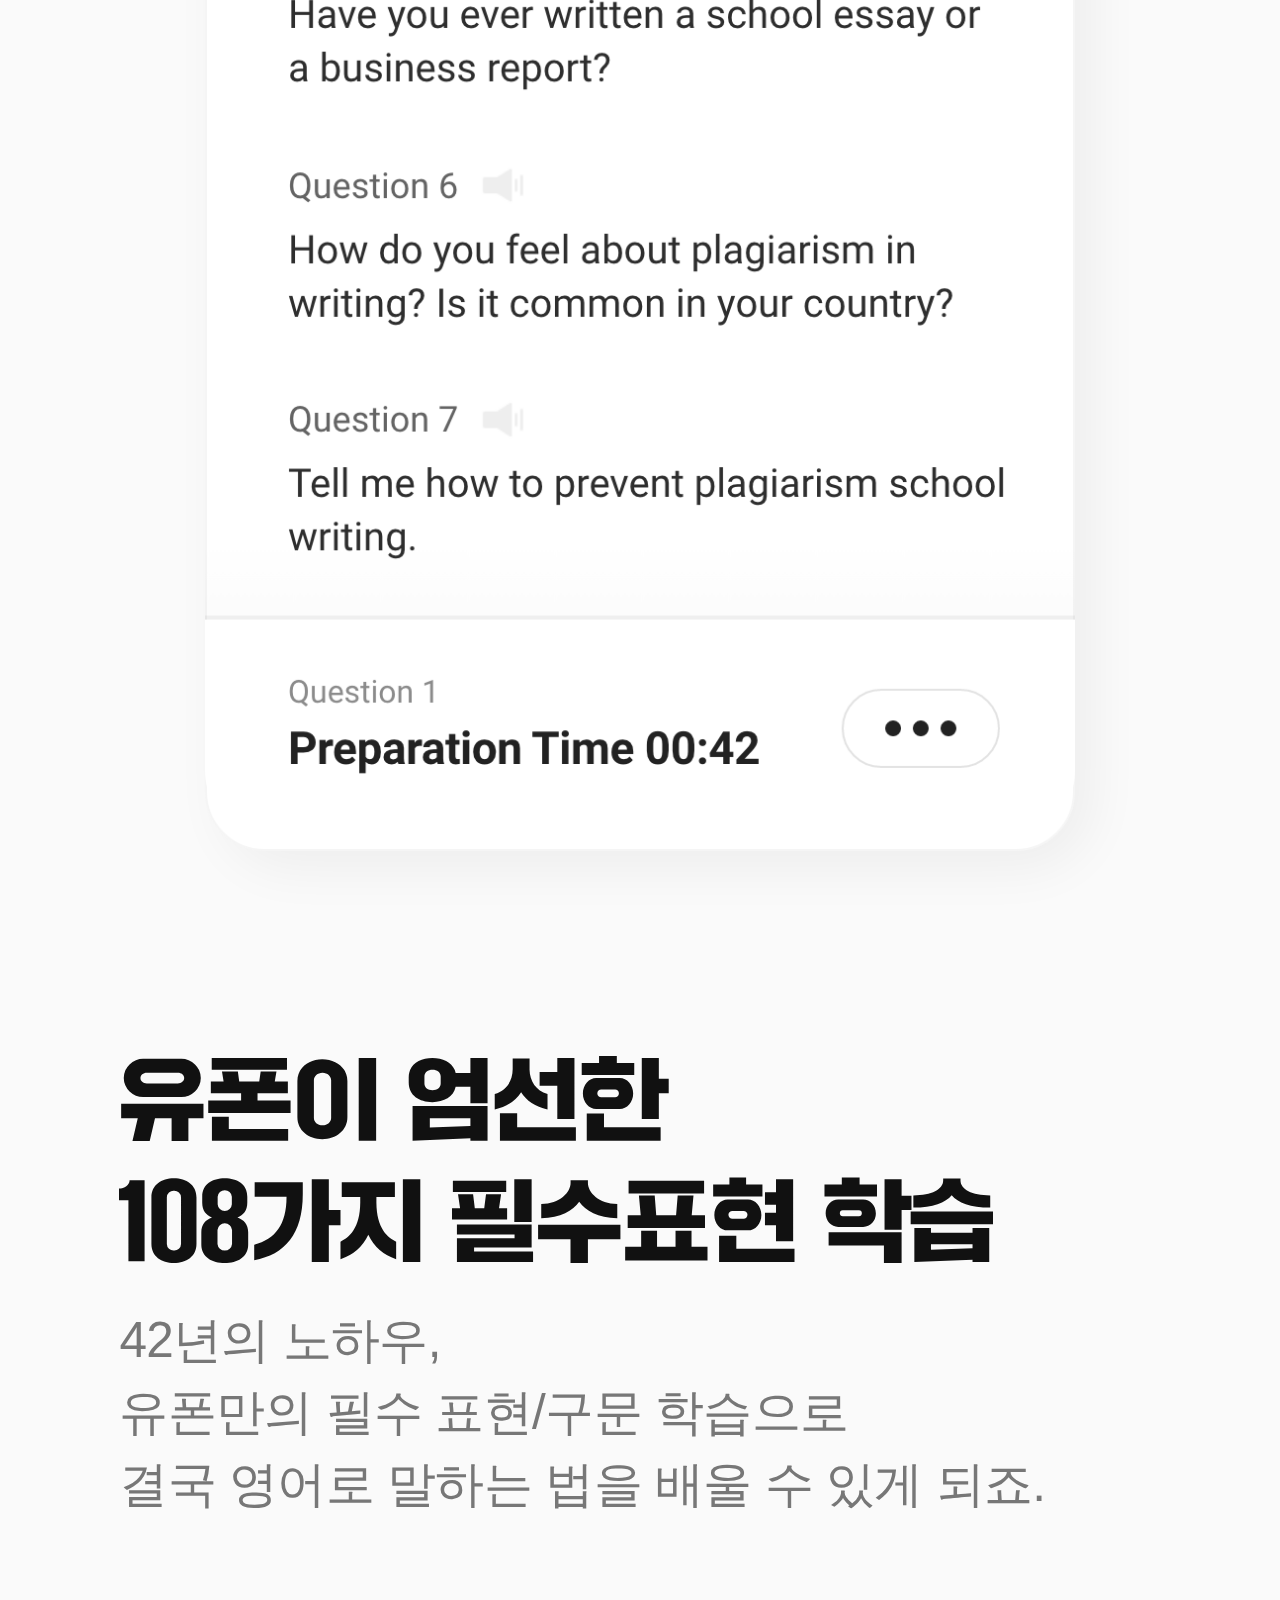
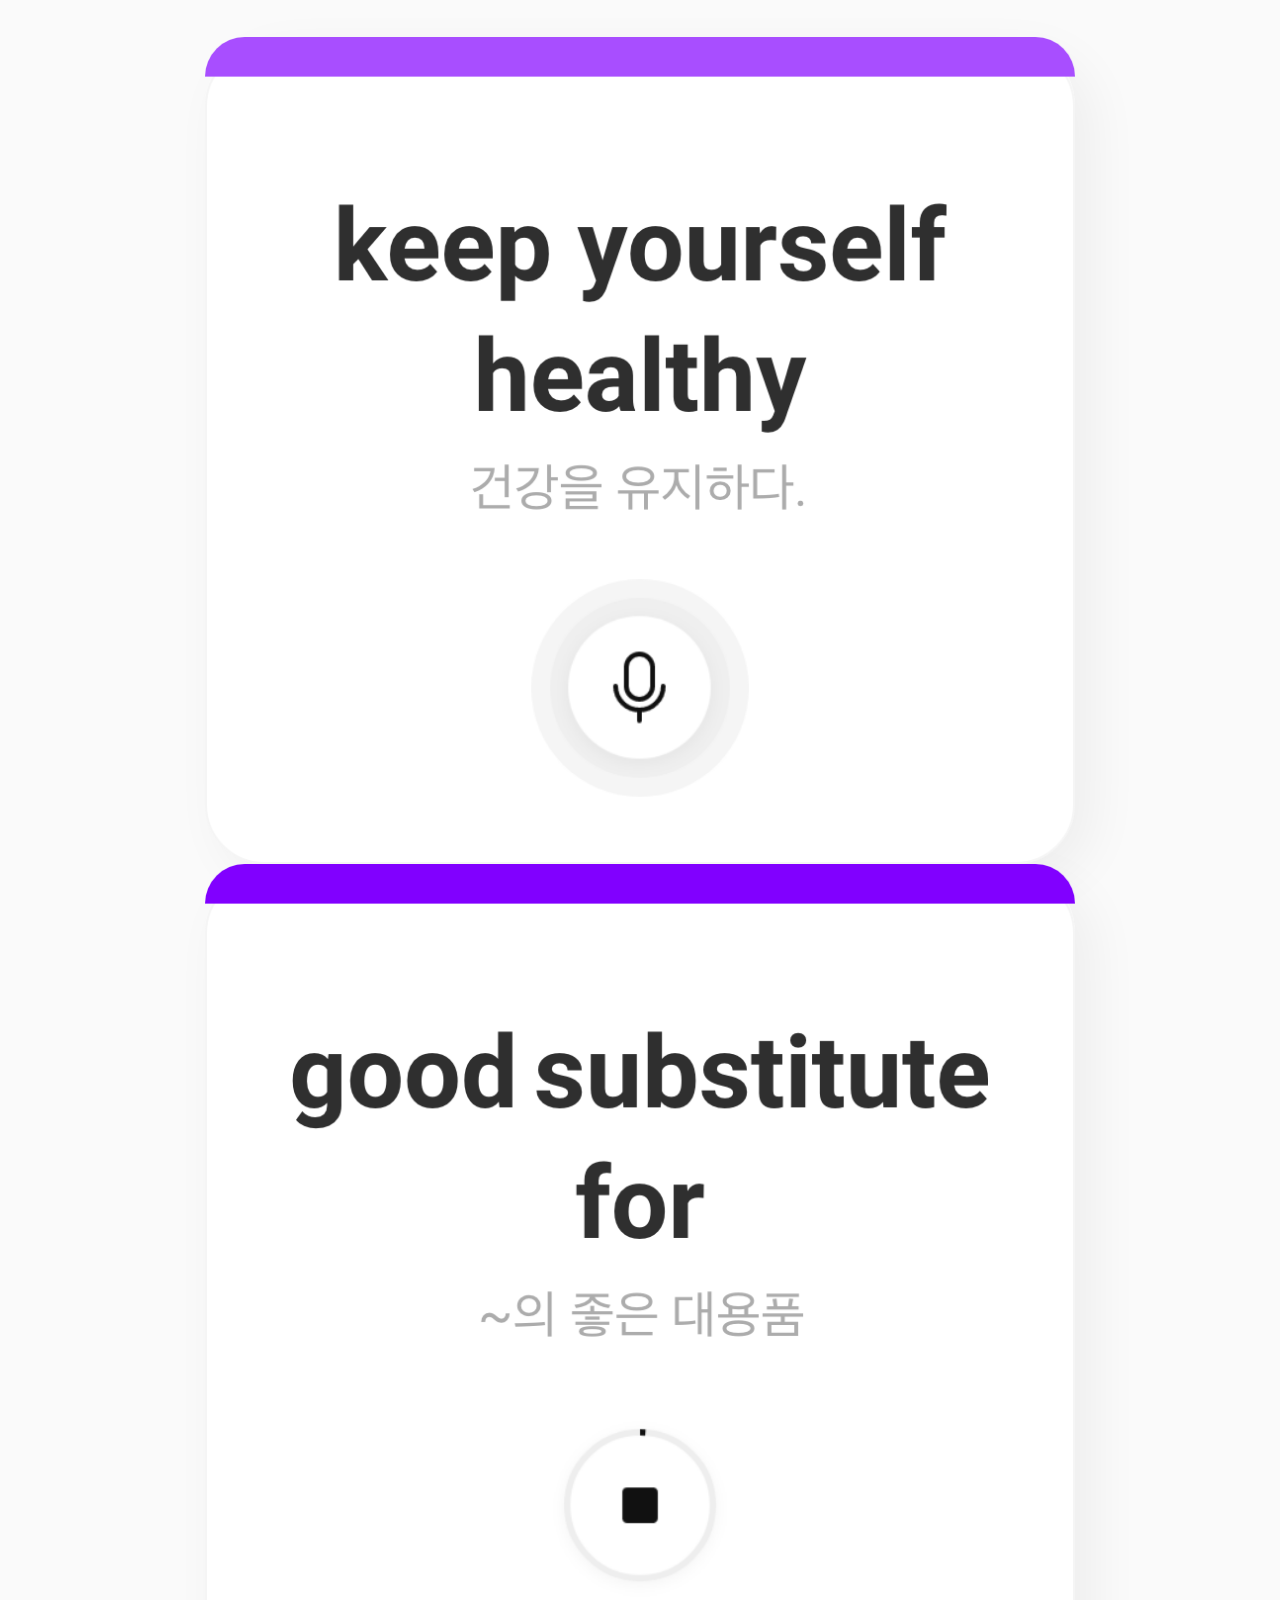
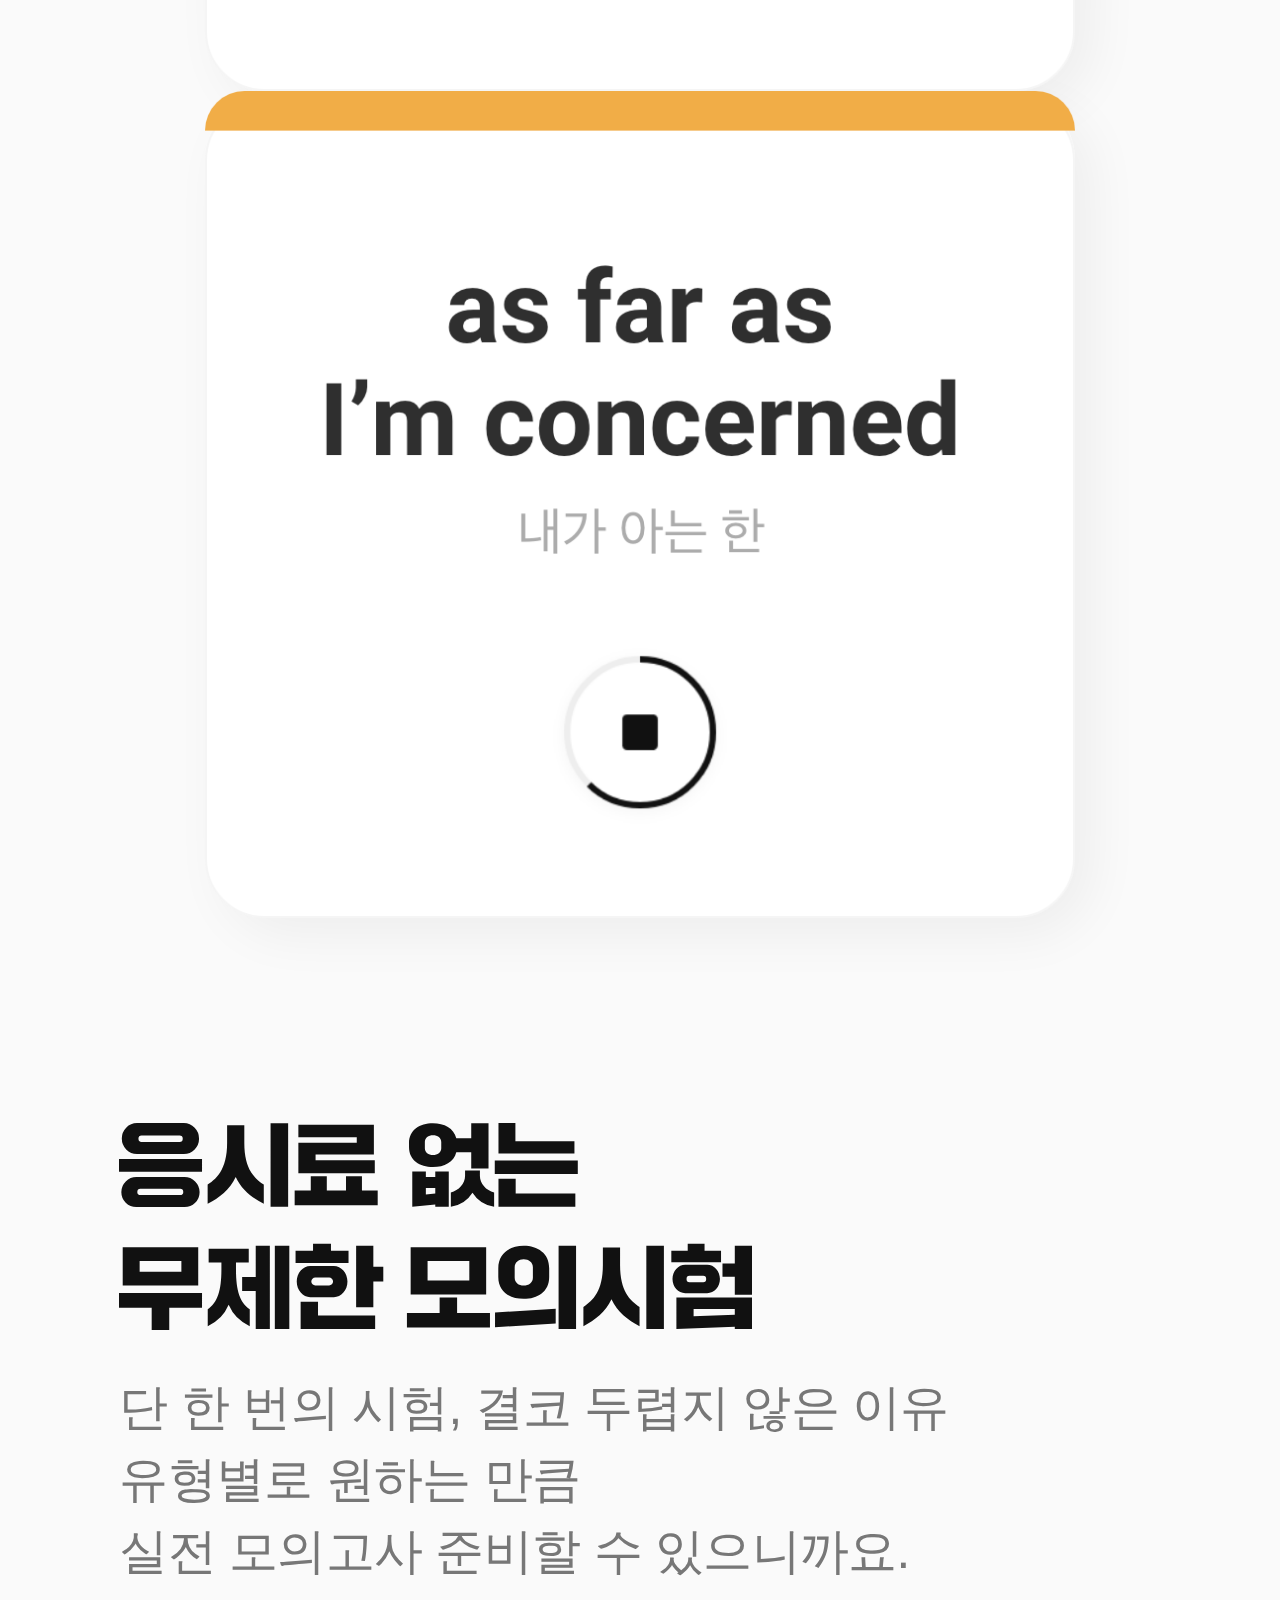
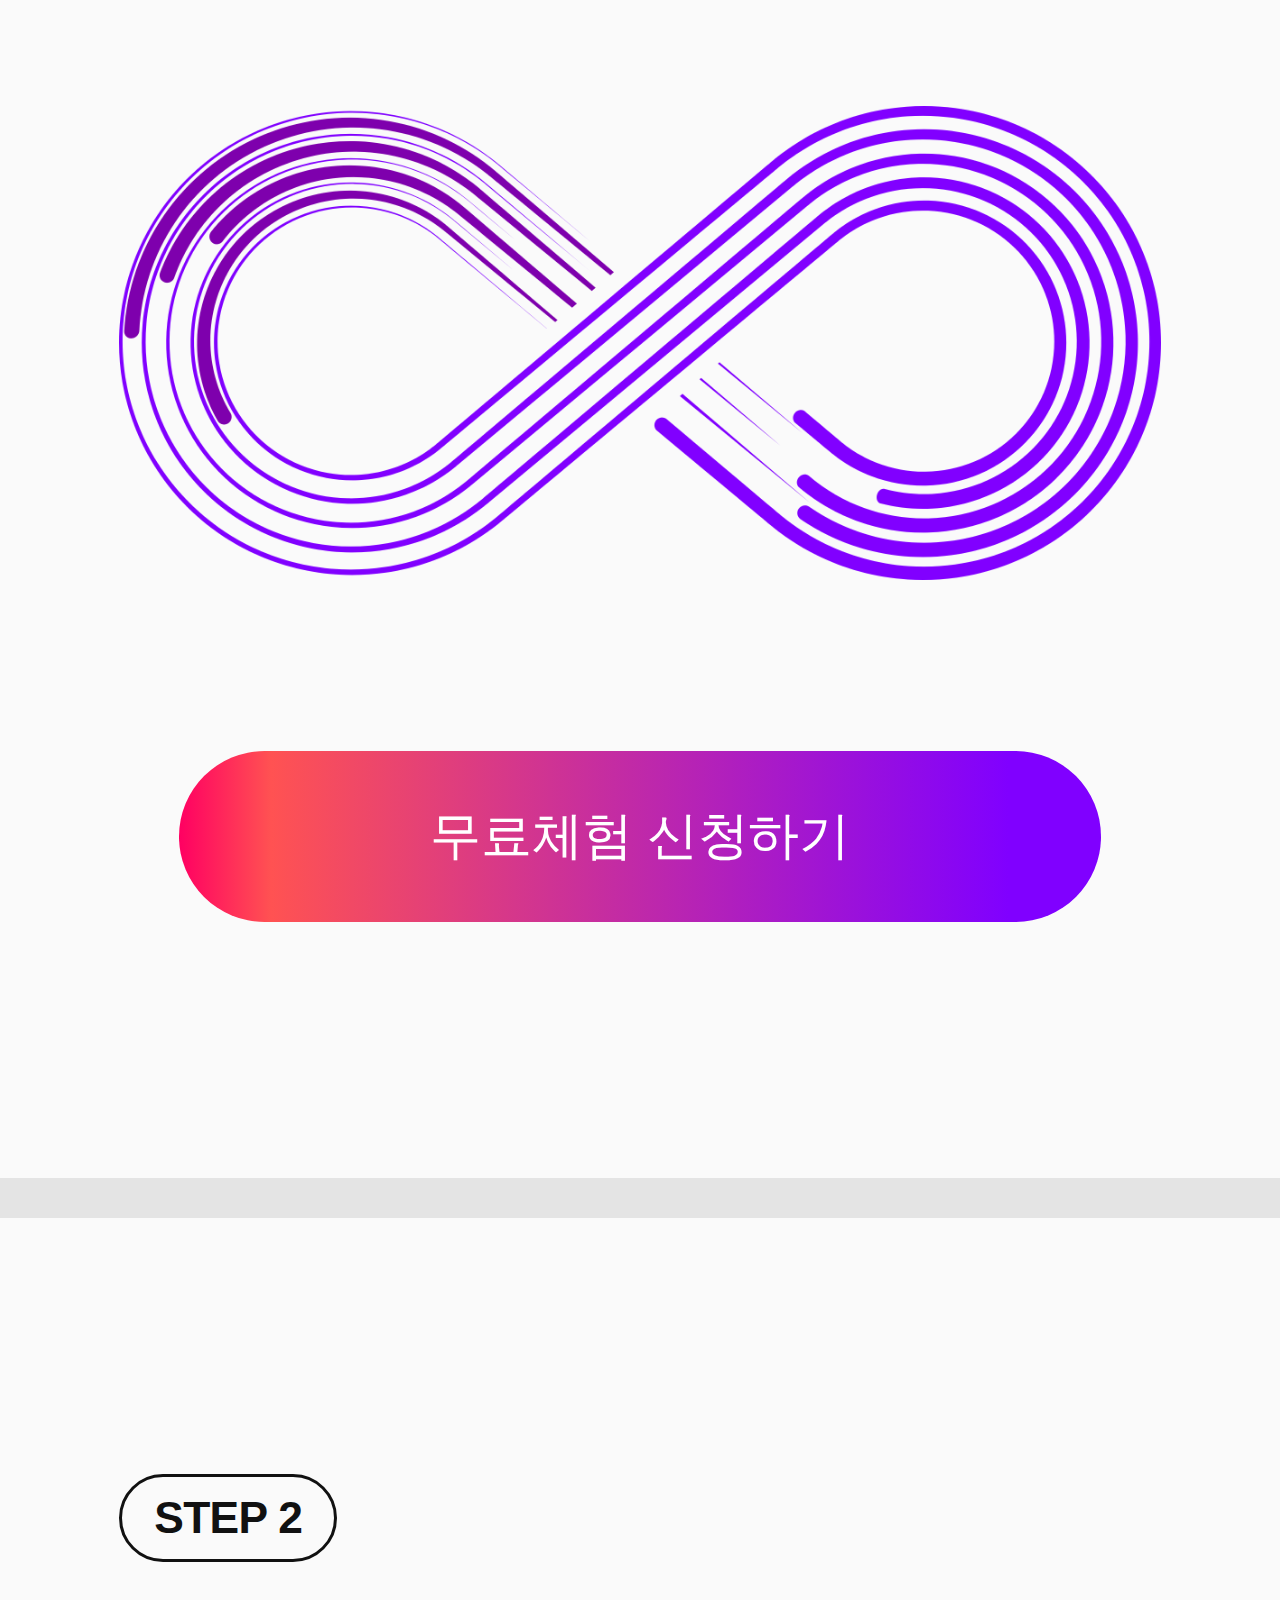
==== commit b8aef5de: "Add files via upload" ====
--- a/folder/index.html
+++ b/folder/index.html
@@ -15,11 +15,19 @@
   <div class="ts-top">
   <header class="ts-header">
     <a class="ts-header__logo"><img src="../asset/images/logo.png" alt="민병철유폰 로고"></a>
-    <h1 class="ts-header__title"><img src="../asset/images/ts_title.svg" alt="토익스피킹 목표 레벨 그 이상으로"></h1>
-    <p class="ts-header__desc">NH부터 AL까지, 레벨 달성을 위한 <br />가장 확실한 로드맵.</p>
-    <a href="" class="lnk-btn lnk-btn--sm">무료수업 신청하기</a>
   </header>
   <!-- //header-->
+    <div class="ts-visual">
+      <strong class="ts-visual__preface">
+        <span>실전에 FIT</span>
+        <span>하게</span>
+      </strong>
+      <h1 class="ts-visual__title">
+        <img src="../asset/images/ts_title.png" alt="토익스피킹 목표 레벨 그 이상으로">
+      </h1>
+      <p class="ts-visual__desc">NH부터 AL까지, 레벨 달성을 위한 <br />가장 확실한 로드맵.</p>
+      <a href="" class="lnk-btn lnk-btn--sm">무료수업 신청하기</a>
+    </div>
   <section class="desc-sect ts-container">
     <div class="summary-card summary-card--lottie">
       <h2 class="summary-card__title"><img src="../asset/images/summary_title01.svg" alt="시작이 반이니까 무료수업으로 레벨 진단"></h2>
@@ -121,7 +129,7 @@
         <img src="../asset/images/step_title1_1.svg" alt="오픽, 토스 전용 108개 UNIT으로 출발">
       </strong>
       <p class="step-card__desc">유폰이 준비한 파트별 목표 달성 학습자료<br />차근차근 따라가면, 어느새 목표 레벨 달성</p>
-      <div class="step-card__img-box">
+      <div class="step-card__img-box step-card__img-box--tesol">
         <img src="../asset/images/step2_tesol.png" alt="">
       </div>
     <a href="" class="lnk-btn lnk-btn--lg">무료체험 신청하기</a>
@@ -132,7 +140,7 @@
       <img src="../asset/images/step_title1_1.svg" alt="오픽, 토스 전용 108개 UNIT으로 출발">
     </strong>
     <p class="step-card__desc">유폰이 준비한 파트별 목표 달성 학습자료<br />차근차근 따라가면, 어느새 목표 레벨 달성</p>
-    <div class="step-card__img-box step-card__img-box--screen">
+    <div class="step-card__img-box step-card__img-box--screen step-card__img-box--writing">
       <img src="../asset/images/step3_writing.png" alt="">
     </div>
     <a href="" class="lnk-btn lnk-btn--lg">무료체험 신청하기</a>
@@ -143,7 +151,7 @@
       <img src="../asset/images/step_title1_1.svg" alt="오픽, 토스 전용 108개 UNIT으로 출발">
     </strong>
     <p class="step-card__desc">유폰이 준비한 파트별 목표 달성 학습자료<br />차근차근 따라가면, 어느새 목표 레벨 달성</p>
-    <div class="step-card__img-box step-card__img-box--screen">
+    <div class="step-card__img-box step-card__img-box--screen step-card__img-box--table">
       <img src="../asset/images/step4_phone.png" alt="">
     </div>
     <a href="" class="lnk-btn lnk-btn--lg">무료체험 신청하기</a>
@@ -158,15 +166,11 @@
 
 
   <section class="share-card">
-    <img src="../asset/images/txt_price.svg" alt="민병철 유폰으로 토익스피킹 목표 레벨 그 이상으로 월 45,000원부터">
+    <img src="../asset/images/ts_footer.svg" alt="민병철 유폰으로 토익스피킹 목표 레벨 그 이상으로 월 45,000원부터">
     <button type="button" id="create-kakaotalk-sharing-btn">
       <img src="../asset/images/btn_share.svg" alt="친구에게 공유하기">
     </button>
   </section>
-
-
-
-
 
 
 </article>
@@ -180,7 +184,7 @@
 
 <script>
   let swiper = new Swiper(".step-card__swiper-container", {
-    spaceBetween: 10,
+    spaceBetween: 30,
     slidesPerView: "auto",
     centeredSlides: true,
     observer: true,
@@ -189,6 +193,7 @@
   });
 
   let swiper2 = new Swiper(".step-card__swiper-container2", {
+    spaceBetween: 30,
     slidesPerView: "auto",
     centeredSlides: true,
     observer: true,
@@ -218,7 +223,8 @@
   });
 
 
-
+  console.log($('.step-card__img-box--writing').height());
+  console.log($('.step-card__img-box--table').height())
 </script>
 
 </body>
--- a/folder/style.css
+++ b/folder/style.css
@@ -54,7 +54,6 @@
     margin-right: auto;
     border-radius: 15rem;
     color: #fff;
-    font-weight: 500;
     letter-spacing: -0.01rem;
     text-align: center;
 }
@@ -68,11 +67,12 @@
     background: linear-gradient(90deg, rgba(255,0,88,1) 0%, rgba(255,0,98,1) 14%, rgba(143,54,255,1) 86%, rgba(143,54,255,1) 100%);
     filter: progid:DXImageTransform.Microsoft.gradient(startColorstr="#ff0058",endColorstr="#8f36ff",GradientType=1);
     font-size: 1.6rem;
+    font-weight: 500;
     line-height: 4.6rem;
 }
 
 .lnk-btn--lg {
-    width: 81.81%;
+    width: 27rem;
     background: rgb(255,0,98);
     background: -moz-linear-gradient(90deg, rgba(255,0,98,1) 0%, rgba(255,82,82,1) 10%, rgba(128,0,255,1) 90%, rgba(128,0,255,1) 100%);
     background: -webkit-linear-gradient(90deg, rgba(255,0,98,1) 0%, rgba(255,82,82,1) 10%, rgba(128,0,255,1) 90%, rgba(128,0,255,1) 100%);
@@ -87,8 +87,12 @@
 
 .ts-top {
     padding: 2.5rem 0 7.5rem;
-    background: url('../asset/images/blue_750.png') no-repeat 50% 0%;
+    background: #0017a8 url('../asset/images/blue_750.png') no-repeat 50% 50%;
     background-size: cover;
+}
+
+.ts-header {
+    margin-bottom: 4.95rem;
 }
 
 .ts-header__logo {
@@ -101,24 +105,99 @@
     height: 2rem;
 }
 
-.ts-header__title {
-    padding-top: 4.5rem;
-}
-.ts-header__title img {
-    width: 100%;
+.ts-visual {
+     text-align: center;
+ }
+
+
+.ts-visual__preface {
+    display: inline-block;
+    position: relative;
+    padding-top: 1.24rem;
+    color: #fff;
+    font-size: 0;
+    text-align: center;
+    line-height: 2.8rem;
+}
+.ts-visual__preface:before {
+    content: '';
+    position: absolute;
+    left: -4.5rem;
+    top: 0;
+    width: 3.243rem;
+    height: 2.875rem;
+    background: url('../asset/images/icon_good.png') no-repeat 50% 50%;
+    background-size: contain;
+}
+
+.ts-visual__preface span {
+    font-size: 1.9rem;
+    font-weight: 700;
+    vertical-align: middle;
+}
+
+
+.ts-visual__preface span + span:before {
+    content: '';
+    display: inline-block;
+    width: .6rem;
+    height:0.25rem;
+    margin: -0.1rem .3rem 0 .1rem;
+    background: #fff;
+    vertical-align: middle;
+}
+
+.ts-visual__title img {
+    position: relative;
+    width: 83%;
     height: auto;
-}
-
-.ts-header__desc {
+    z-index: 2;
+}
+
+.ts-visual__title {
+    position: relative;
+    margin-top: 2rem;
+}
+
+.ts-visual__title:before{
+    content: '';
+    position: absolute;
+    left: 1.2rem;
+    top:3.2rem;
+    width: 12.809rem;
+    height: 13.842rem;
+    background: url('../asset/images/icon_uphone.png') no-repeat 50% 50%;
+    background-size: contain;
+    z-index: 0;
+}
+
+.ts-visual__title:after{
+    content: '';
+    position: absolute;
+    right: 1.8rem;
+    top:0.7rem;
+    width: 7.65rem;
+    height: 7.25rem;
+    background: url('../asset/images/icon_ts.png') no-repeat 50% 50%;
+    background-size: contain;
+    z-index: 0;
+}
+
+.ts-visual__title--opic:after {
+    background-image: url('../asset/images/icon_opic.png');
+}
+
+.ts-visual__desc {
     color: #fff;
     font-size: 1.65rem;
     line-height: 2.5rem;
     opacity: .9;
     text-align: center;
-}
-
-.ts-header .lnk-btn {
-    margin: 1.75rem auto 7.5rem;
+    transform: translateY(-2.8rem);
+}
+
+.ts-visual .lnk-btn {
+    margin: -1.05rem auto 7.5rem;
 }
 
 .summary-card {
@@ -259,18 +338,40 @@
 }
 
 .step-card__img-box--screen {
-    margin-top: 4rem;
-    margin-bottom: 2rem;
+    width: 24.95rem;
+    height: 37.5rem;
+    margin: 4rem auto;
+    padding-top: 2.2rem;
+    background: #fff;
+    border: .1rem solid #f5f5f5;
+    border-radius: 2rem;
+    box-shadow: 0.5rem 0.5rem 2rem rgba(0, 0, 0, 0.05);
+    box-sizing: border-box;
+}
+
+.step-card__img-box--tesol {
+    margin-top: 3.35rem;
+}
+
+.step-card__img-box--writing {
+    padding-left: 2.3rem;
+    padding-right: 2.3rem;
 }
 
 .step-card__img-box img {
-    max-width: 100%;
-}
+    width: 100%;
+}
+
+.step-card__img-box--screen{
+    box-shadow: 0.5rem 0.5rem 2rem rgba(0, 0, 0, 0.05);
+}
+
 
 
 .step-card__top-area img {
     height: 1.3rem;
-    vertical-align: middle;
+    margin-top: 0.65rem;
+    vertical-align: top;
 }
 .step-card__num {
     display: inline-block;
@@ -284,7 +385,7 @@
     font-weight: 700;
     text-align: center;
     line-height: 2.4rem;
-    vertical-align: middle;
+    vertical-align: top;
 }
 
 .step-card__group-item + .step-card__group-item {
@@ -299,11 +400,15 @@
 .step-card__swiper .swiper-slide{
     width: calc(100% - 5rem);
     margin: 0 auto;
+    border-radius: 2rem;
+    box-shadow: 0.5rem 0.5rem 1.5rem rgba(0, 0, 0, 0.05);
 }
 
 .step-card__swiper2 .swiper-slide{
     width: calc(100% - 5rem);
     margin: 0 auto;
+    border-radius: 2rem;
+    box-shadow: 0.5rem 0.5rem 1.5rem rgba(0, 0, 0, 0.05);
 }
 
 
